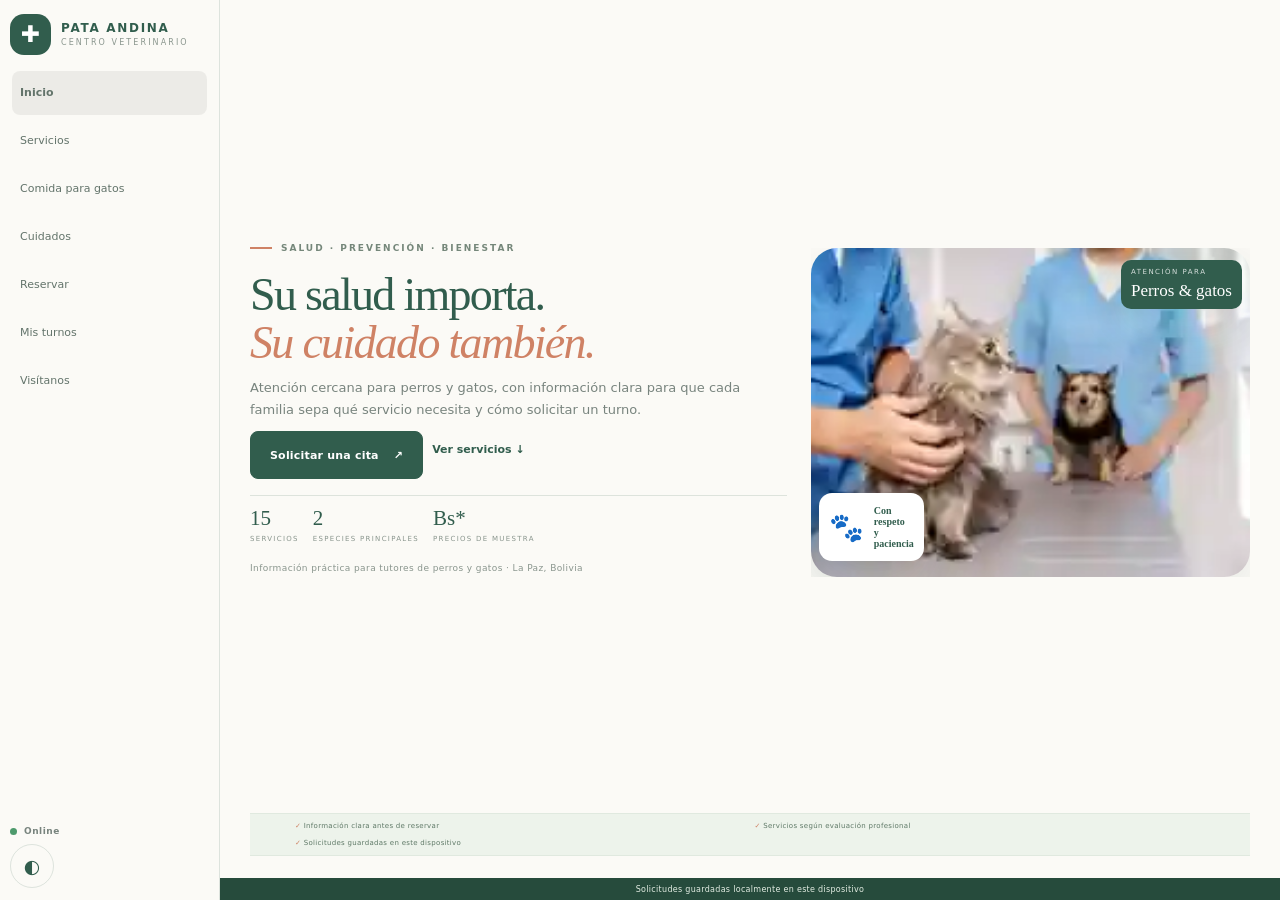
==== pwa.html @ c95c7ae2 "Agregar Pata Andina Vet como PWA grupal" ====
<!DOCTYPE html>

<html lang="es">
<head>
<meta charset="utf-8"/><meta content="width=device-width, initial-scale=1, viewport-fit=cover" name="viewport"/>
<meta content="#315d4d" name="theme-color"/><meta content="Pata Andina Vet: catálogo académico de servicios veterinarios, cuidado preventivo y solicitud local de turnos en La Paz, Bolivia." name="description"/>
<meta content="yes" name="mobile-web-app-capable"/><meta content="yes" name="apple-mobile-web-app-capable"/>
<title>Pata Andina Vet · Cuidado que acompaña</title><link href="./manifest.json" rel="manifest"/><link href="./icons/icon-192.png" rel="icon" sizes="192x192"/><link href="./icons/icon-192.png" rel="apple-touch-icon"/>
<link href="./pwa.css?v=responsive-flex-dock-20261120-r1" rel="stylesheet"/><script defer src="https://code.jquery.com/jquery-3.7.1.min.js"></script><script defer src="./pwa.js"></script>
</head><body>
<header class="site-header"><a aria-label="Pata Andina Vet, inicio" class="brand" href="#inicio"><span aria-hidden="true" class="brand-mark">✚</span><span class="brand-name"><b>PATA ANDINA</b><small>CENTRO VETERINARIO</small></span></a>
<nav aria-label="Navegación principal" class="main-nav"><a data-layer-link="true" href="#inicio">Inicio</a><a data-layer-link="true" href="#servicios">Servicios</a><a data-layer-link="true" href="#alimentacion-gatos">Comida para gatos</a><a data-layer-link="true" href="#cuidados">Cuidados</a><a data-layer-link="true" href="#reservar">Reservar</a><a data-layer-link="true" href="#mis-turnos">Mis turnos</a><a data-layer-link="true" href="#visita">Visítanos</a></nav>
<div class="header-actions"><span class="network-status" data-state="checking" id="networkStatus"><i></i><b>Comprobando</b></span><button aria-label="Cambiar tema" class="icon-button" id="themeToggle" title="Cambiar tema" type="button">◐</button><button aria-expanded="false" aria-label="Abrir menú" class="menu-toggle" id="menuToggle" type="button">☰</button></div></header>
<nav aria-label="Navegación móvil" class="mobile-nav" id="mobileNav"><a data-layer-link="true" href="#inicio">Inicio</a><a data-layer-link="true" href="#servicios">Servicios</a><a data-layer-link="true" href="#alimentacion-gatos">Comida para gatos</a><a data-layer-link="true" href="#cuidados">Cuidados</a><a data-layer-link="true" href="#reservar">Reservar</a><a data-layer-link="true" href="#mis-turnos">Mis turnos</a><a data-layer-link="true" href="#visita">Visítanos</a></nav>
<main class="app-views">
<section aria-hidden="false" class="app-view active" data-view-name="inicio" id="view-inicio"><section class="hero section-shell" id="inicio"><div class="hero-copy"><p class="eyebrow"><span></span> SALUD · PREVENCIÓN · BIENESTAR</p><h1>Su salud importa.<br/><em>Su cuidado también.</em></h1><p class="hero-lead">Atención cercana para perros y gatos, con información clara para que cada familia sepa qué servicio necesita y cómo solicitar un turno.</p><div class="hero-actions"><a class="button button-primary" href="#reservar">Solicitar una cita <span>↗</span></a><a class="quiet-link" href="#servicios">Ver servicios <span>↓</span></a></div><div class="hero-metrics"><div><b>15</b><span>SERVICIOS</span></div><div><b>2</b><span>ESPECIES PRINCIPALES</span></div><div><b>Bs*</b><span>PRECIOS DE MUESTRA</span></div></div><p class="demo-note">Información práctica para tutores de perros y gatos · La Paz, Bolivia</p></div>
<div class="hero-visual"><img alt="Perro durante una revisión veterinaria en consulta" fetchpriority="high" height="560" loading="eager" src="./imagenes/vet-portada.webp" width="680"/><div class="hero-sticker"><span>🐾</span><b>Con respeto<br/>y paciencia</b></div><div class="hero-caption"><small>ATENCIÓN PARA</small><strong>Perros &amp; gatos</strong></div></div></section><section class="trust-strip"><div class="section-shell trust-inner"><span>✓ Información clara antes de reservar</span><span>✓ Servicios según evaluación profesional</span><span>✓ Solicitudes guardadas en este dispositivo</span></div></section></section><section aria-hidden="true" class="app-view" data-view-name="servicios" id="view-servicios"><section class="services-section section-shell" id="servicios"><div class="section-heading"><div><p class="eyebrow"><span></span> CATÁLOGO DE ATENCIÓN</p><h2>Servicios para <em>cada etapa.</em></h2></div><p class="section-lead">Explora opciones preventivas, consultas y procedimientos. La indicación clínica y el presupuesto final se confirman con el profesional.</p></div>
<div class="catalog-tools"><label class="search-box"><span aria-hidden="true">⌕</span><input aria-label="Buscar servicios" autocomplete="off" id="serviceSearch" placeholder="Buscar consulta, vacuna, limpieza..." type="search"/><kbd>/</kbd></label><div aria-label="Filtrar servicios" class="filter-tabs" role="group"><button class="filter-tab active" data-filter="todos" type="button">Todos</button><button class="filter-tab" data-filter="consulta" type="button">Consulta</button><button class="filter-tab" data-filter="prevencion" type="button">Prevención</button><button class="filter-tab" data-filter="procedimientos" type="button">Procedimientos</button><button class="filter-tab" data-filter="diagnostico" type="button">Diagnóstico</button><button class="filter-tab" data-filter="bienestar" type="button">Bienestar</button></div></div>
<button type="button" class="view-simulation-button" id="btnSimularVista" aria-controls="serviceGrid" aria-pressed="false">Simular Vista Móvil / Escritorio</button>
<div aria-live="polite" class="service-grid" id="serviceGrid"><p class="loading-card">Preparando el catálogo de servicios...</p></div><div aria-label="Páginas de servicios" class="view-pager" id="servicePager"></div><p aria-live="polite" class="catalog-status" id="catalogStatus" role="status">Cargando información del catálogo local.</p><p class="price-disclaimer">Los valores marcados con * son referencias de esta propuesta y no constituyen una cotización. Vacunas, medicamentos, estudios y procedimientos pueden variar según la especie, peso, antecedentes y evaluación profesional.</p></section></section><section aria-hidden="true" class="app-view" data-view-name="alimentos" id="view-alimentos"><section aria-labelledby="foodTitle" class="food-section section-shell" id="alimentacion-gatos">
<div class="section-heading"><div><p class="eyebrow"><span></span> NUTRICIÓN FELINA · REFERENCIAS</p><h2 id="foodTitle">Guía de alimentación <em>felina.</em></h2></div><p class="section-lead">Una guía para entender las opciones de alimentación felina, sus usos generales y los puntos que conviene revisar antes de cambiar la dieta.</p></div>
<div class="food-banner"><img alt="Gato atigrado descansando sobre una manta naranja" decoding="async" height="380" loading="lazy" src="./imagenes/vet-atencion-felina.webp" width="620"/><div><span>ORIENTACIÓN PARA TUTORES</span><h3>Una dieta adecuada<br/>empieza por conocerlo.</h3><p>Edad, actividad, peso, hidratación y condición de salud influyen en la elección del alimento.</p><small>Este catálogo contiene orientación general; no representa productos en inventario.</small></div></div>
<div aria-live="polite" class="food-grid" id="catFoodGrid"><p class="loading-card">Cargando referencias de alimentos...</p></div>
<p aria-live="polite" class="catalog-status" id="foodCatalogStatus" role="status">Presentaciones de referencia; no representan inventario de Pata Andina Vet.</p>
<p class="food-disclaimer">La guía no representa marcas ni existencias comerciales. Las dietas terapéuticas y los cambios de alimentación deben revisarse con un profesional, especialmente si existen síntomas o enfermedades.</p>
</section></section><section aria-hidden="true" class="app-view" data-view-name="cuidados" id="view-cuidados"><section class="care-section" id="cuidados"><div class="section-shell care-layout"><div><p class="eyebrow eyebrow-light"><span></span> CUIDADO CON CRITERIO</p><h2>Primero escuchamos.<br/><em>Después evaluamos.</em></h2><p>Una web puede ayudarte a organizar una visita, pero no puede diagnosticar ni indicar medicamentos. El plan adecuado se define con una evaluación veterinaria presencial.</p><a class="care-link" href="#reservar">Coordinar una evaluación ↗</a></div><div class="care-points"><article><span>01</span><div><b>Prevención individual</b><p>Vacunas y desparasitación se revisan según edad, especie, peso e historial.</p></div></article><article><span>02</span><div><b>Decisiones informadas</b><p>Antes de procedimientos se explican requisitos, riesgos, presupuesto y cuidados posteriores.</p></div></article><article><span>03</span><div><b>Atención responsable</b><p>Los medicamentos y tratamientos los indica el profesional veterinario.</p></div></article></div></div><div class="care-gallery" aria-label="Imágenes de atención veterinaria"><article><img src="./imagenes/vet-consulta.webp" alt="Consulta veterinaria" loading="lazy"><b>Consulta</b><span>Revisión y orientación</span></article><article><img src="./imagenes/vet-atencion-felina.webp" alt="Gato atigrado descansando, referencia de bienestar felino" loading="lazy"><b>Atención felina</b><span>Manejo con calma</span></article><article><img src="./imagenes/vet-diagnostico.webp" alt="Evaluación veterinaria" loading="lazy"><b>Evaluación</b><span>Según cada paciente</span></article></div></section></section><section aria-hidden="true" class="app-view" data-view-name="reservar" id="view-reservar"><section class="booking-section section-shell" id="reservar"><div class="section-heading"><div><p class="eyebrow"><span></span> AGENDA DE DEMOSTRACIÓN</p><h2>Solicita tu <em>turno.</em></h2></div><p class="section-lead">Completa los datos básicos de tu mascota. La solicitud se guarda localmente y no se envía a una clínica real.</p></div>
<div class="booking-layout"><form class="booking-card" id="bookingForm" novalidate=""><div class="form-top"><b>DATOS PARA LA SOLICITUD</b><span>01 — 05</span></div><div class="form-grid">
<label class="field full"><span>Nombre del tutor</span><input autocomplete="name" id="ownerName" maxlength="60" minlength="2" name="ownerName" placeholder="Ej. Camila Rojas" required="" type="text"/><small class="field-error" id="ownerNameError"></small></label>
<label class="field"><span>Celular (Bolivia)</span><input autocomplete="tel" id="ownerPhone" inputmode="numeric" maxlength="8" name="ownerPhone" placeholder="71234567" required="" type="tel"/><small class="field-error" id="ownerPhoneError"></small></label>
<label class="field"><span>Nombre de tu mascota</span><input id="petName" maxlength="40" minlength="1" name="petName" placeholder="Ej. Luna" required="" type="text"/><small class="field-error" id="petNameError"></small></label>
<label class="field"><span>Especie</span><select id="petSpecies" required=""><option value="">Selecciona</option><option value="Perro">Perro</option><option value="Gato">Gato</option><option value="Otra especie">Otra especie (consultar)</option></select><small class="field-error" id="speciesError"></small></label>
<label class="field"><span>Edad aproximada</span><input id="petAge" maxlength="24" placeholder="Ej. 2 años (opcional)" type="text"/></label>
<label class="field full"><span>Servicio</span><select id="serviceSelect" required=""><option value="">Cargando servicios...</option></select><small class="field-error" id="serviceError"></small></label>
<label class="field"><span>Fecha solicitada</span><input id="bookingDate" required="" type="date"/><small class="field-error" id="dateError"></small></label>
<label class="field"><span>Hora</span><select id="bookingTime" required=""><option value="">Selecciona una hora</option><option>09:00</option><option>10:00</option><option>11:00</option><option>12:00</option><option>14:00</option><option>15:00</option><option>16:00</option><option>17:00</option></select><small class="field-error" id="timeError"></small></label>
<label class="field full"><span>Comentario breve (opcional)</span><textarea id="bookingNote" maxlength="180" placeholder="Ej. Control preventivo; traer carnet de vacunas." rows="3"></textarea><small class="field-hint">No incluyas datos sensibles ni uses este campo para describir una urgencia.</small></label>
</div><label class="consent"><input id="localConsent" required="" type="checkbox"/><span>Entiendo que esta es una demostración académica y que la solicitud queda guardada solo en este navegador.</span></label><small class="field-error" id="consentError"></small>
<button class="button button-primary submit-button" type="submit">Revisar solicitud <span>↗</span></button><p class="local-note">La información queda guardada solo en este navegador. No se envía a una clínica ni confirma una cita.</p></form>
<aside class="booking-summary"><div class="summary-top"><span>RESUMEN DE LA SOLICITUD</span><i>LOCAL</i></div><div class="summary-pet"><span class="pet-avatar">🐾</span><div><b id="summaryPet">Tu mascota</b><small id="summarySpecies">Especie por seleccionar</small></div></div><div class="summary-lines"><div><span>Servicio</span><b id="summaryService">Elige una opción</b></div><div><span>Duración estimada</span><b id="summaryDuration">—</b></div><div><span>Precio de muestra</span><b id="summaryPrice">Consultar</b></div><div><span>Fecha y hora</span><b id="summaryDate">Por definir</b></div></div><p class="summary-note">La hora es una preferencia de agenda; el turno queda como solicitud local hasta que exista confirmación del establecimiento.</p><a class="summary-link" href="#mis-turnos">Ver mis solicitudes ↓</a></aside></div></section></section><section aria-hidden="true" class="app-view" data-view-name="turnos" id="view-turnos"><section class="appointments-section section-shell" id="mis-turnos"><div class="section-heading"><div><p class="eyebrow"><span></span> HISTORIAL EN ESTE DISPOSITIVO</p><h2>Mis <em>solicitudes.</em></h2></div><span class="count-pill" id="appointmentCount">0 SOLICITUDES</span></div><div aria-live="polite" class="appointment-list" id="appointmentList"><p class="empty-appointments">Todavía no hay solicitudes guardadas.</p></div></section></section><section aria-hidden="true" class="app-view" data-view-name="visita" id="view-visita"><div class="visit-card" id="visita"><div class="visit-icon">⌂</div><div><p class="eyebrow"><span></span> ANTES DE TU VISITA</p><h2>Ven preparado, <em>sin apuros.</em></h2><p>Si tienes carnet de vacunación, análisis previos o indicaciones anteriores, llévalos. Para gatos, usa un transportador seguro. Si tu mascota presenta una urgencia, no esperes una respuesta de este formulario: comunícate directamente con un centro veterinario habilitado.</p></div><div class="visit-actions"><a class="button button-outline" href="#reservar">Solicitar turno</a><span>El horario de esta demo es editable.</span></div></div><section class="visit-prep section-shell" aria-labelledby="prepTitle"><div class="prep-heading"><p class="eyebrow"><span></span> PREPARA LA CONSULTA</p><h2 id="prepTitle">Pequeños datos que ayudan <em>mucho.</em></h2><p>Compartir antecedentes claros facilita la valoración de tu mascota.</p></div><div class="prep-grid"><article><span>01</span><b>Historial y vacunas</b><p>Lleva el carnet, recetas anteriores o resultados de análisis si los tienes.</p></article><article><span>02</span><b>Qué has observado</b><p>Anota cuándo comenzaron los síntomas, cambios de apetito y comportamiento.</p></article><article><span>03</span><b>Medicamentos actuales</b><p>Indica qué productos recibe, su frecuencia y cuándo fue la última dosis.</p></article><article><span>04</span><b>Traslado seguro</b><p>Para gatos, utiliza un transportador firme. Para perros, usa correa adecuada.</p></article></div></section><section class="faq-section section-shell" aria-labelledby="faqTitle"><div class="section-heading"><div><p class="eyebrow"><span></span> PREGUNTAS FRECUENTES</p><h2 id="faqTitle">Antes de solicitar <em>una visita.</em></h2></div><p class="section-lead">Respuestas breves para organizar mejor la atención de tu mascota.</p></div><div class="faq-grid"><details><summary>¿La solicitud confirma una cita?</summary><p>No. En esta versión queda guardada en el navegador. La disponibilidad y el horario deben confirmarse directamente con el establecimiento.</p></details><details><summary>¿Qué debo llevar a consulta?</summary><p>El carnet de vacunación, recetas, análisis y cualquier información previa que ayude a conocer su historial.</p></details><details><summary>¿Cómo traslado a mi gato?</summary><p>Utiliza un transportador seguro, ventilado y adecuado a su tamaño. Evita trasladarlo suelto en brazos o dentro de un vehículo.</p></details><details><summary>¿Puedo cambiar su alimento de un día para otro?</summary><p>Conviene revisar la transición con un profesional. Si presenta vómitos, diarrea o deja de comer, solicita orientación veterinaria.</p></details><details><summary>¿Esta página atiende urgencias?</summary><p>No. Si tu mascota presenta dificultad para respirar, convulsiones, sangrado importante o un deterioro repentino, acude directamente a un servicio veterinario de urgencia.</p></details><details><summary>¿Los precios son definitivos?</summary><p>No. Los valores con asterisco son referencias de esta propuesta. El costo real se determina según la evaluación y los insumos requeridos.</p></details></div></section><section class="emergency-section"><div class="section-shell emergency-inner"><div class="emergency-mark">!</div><div><p class="eyebrow eyebrow-light">IMPORTANTE</p><h2>¿Es una urgencia?</h2><p>Este formulario no recibe urgencias ni funciona como servicio 24 horas. Contacta directamente a un hospital o clínica veterinaria habilitada y sigue sus indicaciones.</p></div><a class="button button-light" href="#servicios">Volver al catálogo</a></div></section><footer class="site-footer legacy-site-footer"><div class="section-shell footer-inner"><a class="brand footer-brand" href="#inicio"><span class="brand-mark">✚</span><span class="brand-name"><b>PATA ANDINA</b><small>CENTRO VETERINARIO</small></span></a><p>Información de atención y solicitudes de visita para tutores de perros y gatos.</p><span>La Paz · Bolivia · <span id="yearNow"></span></span></div><div class="section-shell footer-legal"><p>No constituye asesoramiento veterinario, receta, diagnóstico ni constancia de habilitación sanitaria. Los servicios se prestan solo con personal y establecimiento habilitados.</p></div></footer></section></main>
<div class="app-status-bar" id="appStatusBar">Solicitudes guardadas localmente en este dispositivo</div><div aria-hidden="true" aria-labelledby="modalTitle" aria-modal="true" class="modal" id="bookingModal" role="dialog"><div class="modal-card"><button aria-label="Cerrar" class="modal-close" id="modalClose" type="button">×</button><p class="eyebrow"><span></span> CONFIRMA LOS DATOS</p><h2 id="modalTitle">Revisar solicitud</h2><div class="modal-summary" id="modalSummary"></div><p class="modal-disclaimer">La solicitud se guarda en este navegador. Para una cita real, la clínica debe revisar y confirmar la disponibilidad por un canal de contacto habilitado.</p><div class="modal-actions"><button class="button button-outline" id="cancelModal" type="button">Volver</button><button class="button button-primary" id="confirmBooking" type="button">Guardar solicitud</button></div></div></div><div aria-live="polite" class="toast" id="toast" role="status"></div><script>document.getElementById('yearNow').textContent=new Date().getFullYear();</script>
</body></html>
---- pwa.css ----
:root{
  /* Paleta Pata Andina: 60% neutro, 30% verde de confianza, 10% coral. */
  --color-neutro:#fbfaf6;--color-estructura:#315d4d;--color-acento:#cf8265;--color-texto:#273b34;
  --forest:var(--color-estructura);--forest-deep:color-mix(in srgb,var(--color-estructura) 76%,var(--color-texto));
  --sage:color-mix(in srgb,var(--color-neutro) 78%,var(--color-estructura));--mint:color-mix(in srgb,var(--color-neutro) 88%,var(--color-estructura));
  --paper:var(--color-neutro);--white:color-mix(in srgb,var(--color-neutro) 32%,white);--ink:var(--color-texto);
  --muted:color-mix(in srgb,var(--color-texto) 62%,var(--color-neutro));--line:color-mix(in srgb,var(--color-estructura) 15%,transparent);
  --coral:var(--color-acento);--gold:var(--color-acento);--shadow:0 18px 48px rgba(38,66,53,.09);
  --serif:Georgia,'Times New Roman',serif;--sans:Inter,ui-sans-serif,system-ui,-apple-system,'Segoe UI',sans-serif
}
*{box-sizing:border-box}html{scroll-behavior:smooth;scroll-padding-top:86px}body{margin:0;min-height:100dvh;background:var(--paper);color:var(--ink);font-family:var(--sans);font-size:14px;overflow-x:hidden}a{color:inherit;text-decoration:none}button,input,select,textarea{font:inherit}button,a,input,select,textarea{-webkit-tap-highlight-color:transparent}button{cursor:pointer}img{max-width:100%;height:auto}.section-shell{width:min(1160px,91%);margin-inline:auto}.site-header{height:78px;position:sticky;z-index:30;top:0;display:flex;align-items:center;justify-content:space-between;gap:22px;padding:0 max(4.5vw,calc((100vw - 1160px)/2));background:rgba(251,250,246,.94);backdrop-filter:blur(14px);border-bottom:1px solid rgba(49,93,77,.12)}.brand{display:flex;align-items:center;gap:10px;min-width:0}.brand-mark{width:41px;height:41px;border-radius:14px;background:var(--forest);color:#fff;display:grid;place-items:center;font-size:23px;font-weight:700;flex:none}.brand-name{display:grid;gap:3px;letter-spacing:1.7px;color:var(--forest)}.brand-name b{font-size:12px}.brand-name small{font-size:8px;letter-spacing:2.1px;color:#8a968e}.main-nav{display:flex;align-items:center;gap:25px}.main-nav a,.mobile-nav a{font-size:11px;color:#63746b;transition:color .2s}.main-nav a:hover,.main-nav a:focus-visible{color:var(--coral)}.header-actions{display:flex;align-items:center;gap:9px}.network-status{display:flex;align-items:center;gap:7px;font-size:9px;color:var(--muted);letter-spacing:.5px}.network-status i{width:7px;height:7px;border-radius:50%;background:#d6ad55}.network-status[data-state=online] i{background:#4d9a6c}.network-status[data-state=offline] i{background:#ce7864}.icon-button,.menu-toggle{width:44px;height:44px;border:1px solid var(--line);border-radius:50%;background:transparent;color:var(--forest);font-size:19px}.menu-toggle{display:none;border-radius:12px}.mobile-nav{display:none;position:fixed;z-index:29;top:78px;left:0;right:0;padding:13px 5% 20px;background:var(--paper);border-bottom:1px solid var(--line);box-shadow:var(--shadow)}.mobile-nav.open{display:grid;gap:5px}.mobile-nav a{padding:13px 8px;border-radius:8px;font-size:13px}
.hero{min-height:580px;display:grid;grid-template-columns:1.04fr .96fr;gap:45px;align-items:center;padding-block:55px 62px}.hero-copy{min-width:0}.eyebrow{display:flex;align-items:center;gap:9px;color:#75877a;font-size:9px;font-weight:750;letter-spacing:2px;margin:0 0 18px}.eyebrow>span{display:inline-block;width:22px;height:2px;background:var(--coral)}h1,h2{font-family:var(--serif);font-weight:400;letter-spacing:-1.7px;color:var(--forest);margin:0}h1{font-size:clamp(45px,5.2vw,68px);line-height:1.05}h1 em,h2 em{font-style:italic;color:var(--coral)}.hero-lead{max-width:530px;color:var(--muted);font-size:14px;line-height:1.9;margin:22px 0 25px}.hero-actions{display:flex;align-items:center;gap:22px;flex-wrap:wrap}.button{min-height:48px;min-width:44px;border-radius:8px;display:inline-flex;align-items:center;justify-content:center;gap:15px;padding:0 19px;font-size:11px;font-weight:700;letter-spacing:.2px;transition:transform .18s,background .18s}.button:hover{transform:translateY(-2px)}.button-primary{background:var(--forest);border:1px solid var(--forest);color:#fff}.button-primary:hover{background:var(--forest-deep)}.quiet-link{color:var(--forest);font-size:11px;font-weight:700;padding:12px 0}.hero-metrics{display:flex;gap:30px;margin-top:43px;padding-top:22px;border-top:1px solid var(--line)}.hero-metrics div{display:grid;gap:4px}.hero-metrics b{font:25px var(--serif);color:var(--forest)}.hero-metrics span{font-size:8px;letter-spacing:1.3px;color:#89958d}.demo-note{font-size:9px;letter-spacing:.4px;color:#89958d;margin-top:20px}.hero-visual{position:relative;min-width:0}.hero-visual>img{display:block;width:100%;border-radius:26px;box-shadow:var(--shadow)}.hero-sticker{position:absolute;left:-19px;bottom:65px;width:126px;min-height:82px;background:#fff;border-radius:13px;box-shadow:var(--shadow);display:flex;align-items:center;justify-content:center;gap:10px;padding:12px;color:var(--forest);font:13px var(--serif)}.hero-sticker span{font-size:28px;color:var(--coral)}.hero-caption{position:absolute;right:-14px;top:28px;padding:13px 17px;background:var(--forest);color:white;border-radius:10px;box-shadow:var(--shadow);display:grid;gap:5px}.hero-caption small{font-size:7px;letter-spacing:1.5px;opacity:.8}.hero-caption strong{font:17px var(--serif)}
.trust-strip{background:#edf3eb;border-block:1px solid #e0e9df}.trust-inner{display:flex;justify-content:space-between;gap:20px;flex-wrap:wrap;padding-block:16px}.trust-inner span{font-size:9px;letter-spacing:.3px;color:#5f7967}.trust-inner span:first-letter{color:var(--coral)}.services-section,.booking-section,.appointments-section{padding-block:90px}.section-heading{display:flex;align-items:end;justify-content:space-between;gap:35px;margin-bottom:30px}.section-heading h2{font-size:44px;line-height:1.05}.section-lead{max-width:410px;color:var(--muted);font-size:11px;line-height:1.8;margin:0 0 4px}.catalog-tools{display:flex;justify-content:space-between;align-items:center;gap:15px;margin-bottom:24px}.search-box{min-width:260px;max-width:370px;flex:1;height:48px;display:flex;align-items:center;gap:10px;background:#fff;border:1px solid var(--line);border-radius:9px;padding:0 13px;color:#849389}.search-box>span{font-size:22px}.search-box input{width:100%;min-width:0;height:44px;border:0;outline:0;background:transparent;color:var(--ink);font-size:11px}.search-box kbd{border:1px solid var(--line);border-radius:4px;padding:2px 6px;font:10px var(--sans)}.filter-tabs{display:flex;flex-wrap:wrap;justify-content:flex-end;gap:7px}.filter-tab{min-height:44px;padding:0 13px;border:1px solid var(--line);border-radius:99px;background:transparent;color:#697a70;font-size:9px}.filter-tab.active,.filter-tab:hover{background:var(--forest);border-color:var(--forest);color:#fff}.service-grid{display:grid;grid-template-columns:repeat(3,minmax(0,1fr));gap:17px}.service-card{min-width:0;display:flex;flex-direction:column;overflow:hidden;background:#fff;border:1px solid var(--line);border-radius:13px;box-shadow:0 9px 27px rgba(40,73,55,.045);transition:transform .2s,box-shadow .2s}.service-card:hover{transform:translateY(-4px);box-shadow:var(--shadow)}.service-art{height:172px;position:relative;background:#edf3eb;overflow:hidden}.service-art img{width:100%;height:100%;display:block;object-fit:cover}.service-tag{position:absolute;top:12px;left:12px;border-radius:5px;background:rgba(255,255,255,.91);color:var(--forest);padding:7px 9px;font-size:7px;letter-spacing:1.2px;font-weight:800}.service-body{display:flex;flex-direction:column;flex:1;padding:17px;min-width:0}.service-meta{display:flex;justify-content:space-between;align-items:center;gap:9px;color:#89958d;font-size:8px;letter-spacing:1px}.service-body h3{margin:12px 0 8px;color:var(--forest);font:22px var(--serif);min-width:0;overflow:hidden;text-overflow:ellipsis;white-space:nowrap}.service-body p{margin:0;color:var(--muted);font-size:10px;line-height:1.75;min-height:53px;overflow-wrap:anywhere}.service-detail-toggle{min-height:40px;align-self:flex-start;margin-top:8px;border:0;background:transparent;padding:0;color:var(--forest);font-size:9px;font-weight:750;text-decoration:underline;text-underline-offset:3px}.service-detail{margin:0 0 4px;padding:10px;background:#f1f5f0;border-radius:7px;color:#68796e;font-size:9px;line-height:1.7}.service-detail[hidden]{display:none}.service-note{font-size:8px;color:#a16c4f;margin-top:9px;line-height:1.5}.service-bottom{display:flex;justify-content:space-between;align-items:center;gap:9px;margin-top:17px;padding-top:13px;border-top:1px solid #edf0eb}.service-price{font:20px var(--serif);color:var(--forest);min-width:0;overflow-wrap:anywhere}.service-price small{display:block;font:8px var(--sans);color:#89958d;margin-top:2px}.service-select{min-height:44px;padding:0 11px;border:1px solid #d9e3d9;border-radius:7px;color:var(--forest);background:#f7faf6;font-size:9px;font-weight:700;white-space:nowrap}.service-select:hover{background:var(--sage)}.catalog-status{min-height:22px;color:#88958d;font-size:9px;margin:18px 0 0}.price-disclaimer{max-width:890px;color:#8b9187;font-size:9px;line-height:1.7;margin:9px 0 0}
.care-section{background:var(--forest);color:#eff5ef;padding-block:78px}.care-layout{display:grid;grid-template-columns:1fr .92fr;gap:90px;align-items:center}.eyebrow-light{color:#c9d8cd}.care-section h2{font-size:45px;color:#f7f6ed;line-height:1.08}.care-section h2 em{color:#e9b68f}.care-section>div>p:not(.eyebrow){max-width:510px;color:#d0ddd3;font-size:11px;line-height:1.9;margin:18px 0}.care-link{display:inline-flex;min-height:44px;align-items:center;color:#f3c19d;font-size:10px;font-weight:700;border-bottom:1px solid #f3c19d}.care-points{display:grid;gap:19px}.care-points article{display:grid;grid-template-columns:37px 1fr;gap:14px;padding-bottom:18px;border-bottom:1px solid rgba(255,255,255,.17)}.care-points article:last-child{border:0;padding-bottom:0}.care-points article>span{font:19px var(--serif);color:#efb792}.care-points b{font:17px var(--serif);color:#fff}.care-points p{margin:6px 0 0;color:#cbd9cf;font-size:9px;line-height:1.7}
.visit-section{padding-block:57px}.visit-card{display:grid;grid-template-columns:64px 1fr 180px;align-items:center;gap:22px;padding:28px;background:#f1eee5;border:1px solid #e9e3d5;border-radius:15px}.visit-icon{width:58px;height:58px;border-radius:17px;background:#fff;color:var(--coral);display:grid;place-items:center;font-size:27px}.visit-card .eyebrow{margin-bottom:8px}.visit-card h2{font-size:28px}.visit-card p:not(.eyebrow){margin:10px 0 0;max-width:690px;color:#6f7b70;font-size:10px;line-height:1.8}.visit-actions{display:grid;justify-items:start;gap:9px}.button-outline{border:1px solid #b6c7b8;background:transparent;color:var(--forest)}.visit-actions span{font-size:8px;color:#8a9288;line-height:1.5}
.booking-layout{display:grid;grid-template-columns:1.3fr .7fr;gap:22px;align-items:start}.booking-card,.booking-summary{background:#fff;border:1px solid var(--line);border-radius:14px;padding:26px;box-shadow:0 10px 30px rgba(35,69,49,.045)}.form-top,.summary-top{display:flex;align-items:center;justify-content:space-between;padding-bottom:15px;border-bottom:1px solid var(--line);color:#799080;font-size:9px;letter-spacing:1.2px}.form-top span{color:#b8a18b}.form-grid{display:grid;grid-template-columns:repeat(2,minmax(0,1fr));gap:15px 13px;margin:21px 0}.field{display:grid;gap:7px;min-width:0}.field.full{grid-column:1/-1}.field>span{font-size:9px;color:#62736a;font-weight:700}.field input,.field select,.field textarea{width:100%;min-width:0;min-height:46px;border:1px solid #dce5dd;border-radius:7px;background:#fbfcfa;color:var(--ink);padding:0 12px;font-size:10px;outline-color:#8aa995}.field textarea{padding:12px;resize:vertical;min-height:80px}.field input::placeholder,.field textarea::placeholder{color:#a3ada4}.field-error{min-height:0;font-size:8px;color:#bd5d4d}.field-error:empty{display:none}.field-hint{font-size:8px;color:#88958d;line-height:1.5}.consent{display:flex;align-items:flex-start;gap:10px;color:#76837a;font-size:9px;line-height:1.6}.consent input{width:18px;height:18px;min-width:18px;accent-color:var(--forest);margin:0}.submit-button{width:100%;margin-top:16px}.local-note{font-size:8px;line-height:1.6;color:#909990;text-align:center;margin:12px 0 0}.booking-summary{position:sticky;top:98px;background:#f0f5ef}.summary-top i{font-size:8px;font-style:normal;background:#dce9dd;color:#47765b;border-radius:20px;padding:5px 8px}.summary-pet{display:flex;align-items:center;gap:12px;padding:20px 0;border-bottom:1px solid #dce6dc}.pet-avatar{width:48px;height:48px;border-radius:50%;display:grid;place-items:center;background:#fff;font-size:22px}.summary-pet>div{display:grid;gap:4px;min-width:0}.summary-pet b{font:19px var(--serif);color:var(--forest);overflow:hidden;text-overflow:ellipsis;white-space:nowrap}.summary-pet small{font-size:8px;color:#829086}.summary-lines{display:grid;gap:14px;padding:18px 0}.summary-lines div{display:flex;justify-content:space-between;align-items:flex-start;gap:10px}.summary-lines span{font-size:9px;color:#849087}.summary-lines b{max-width:57%;text-align:right;color:var(--forest);font-size:9px;overflow-wrap:anywhere}.summary-note{padding:12px;background:#e5eee5;border-radius:8px;color:#6e7d71;font-size:8px;line-height:1.7}.summary-link{display:inline-flex;margin-top:13px;color:var(--forest);font-size:9px;font-weight:700;min-height:44px;align-items:center}
.appointments-section{padding-top:20px;padding-bottom:80px}.count-pill{padding:8px 11px;border-radius:99px;background:#edf3ed;color:#6d8974;font-size:8px;letter-spacing:1px}.appointment-list{display:grid;gap:10px}.empty-appointments{padding:25px;background:#fff;border:1px dashed #d2dfd4;border-radius:10px;text-align:center;color:#89958b;font-size:10px}.appointment-item{display:flex;align-items:center;justify-content:space-between;gap:15px;padding:17px;background:#fff;border:1px solid var(--line);border-radius:10px}.appointment-info{min-width:0}.appointment-info b{display:block;font:18px var(--serif);color:var(--forest);overflow-wrap:anywhere}.appointment-info p{margin:6px 0 0;color:#7b897f;font-size:9px;line-height:1.6;overflow-wrap:anywhere}.appointment-actions{display:flex;align-items:center;gap:10px;flex:none}.appointment-state{font-size:7px;letter-spacing:1px;color:#a36f4e;background:#f8eee7;padding:7px 9px;border-radius:99px}.cancel-button{min-width:44px;min-height:44px;border:1px solid #e3c9bd;background:transparent;color:#a45f4b;border-radius:7px;font-size:9px}
.emergency-section{background:#f2e5dc;padding-block:40px}.emergency-inner{display:flex;align-items:center;gap:19px}.emergency-mark{width:50px;height:50px;display:grid;place-items:center;background:#c2765b;border-radius:50%;color:#fff;font:30px var(--serif);flex:none}.emergency-inner .eyebrow{margin:0 0 5px;color:#a46c56}.emergency-inner h2{font:26px var(--serif);color:#693f34}.emergency-inner p{margin:5px 0 0;color:#806a60;font-size:9px;line-height:1.6;max-width:680px}.button-light{margin-left:auto;background:#fff;color:#754838;border:1px solid #e6cabc;white-space:nowrap}.site-footer{background:#233d32;color:#e7eee8;padding-block:28px 18px}.footer-inner{display:flex;align-items:center;justify-content:space-between;gap:22px}.footer-brand .brand-mark{background:#426a57;color:#fff}.footer-brand .brand-name{color:#f3f7f2}.footer-brand .brand-name small{color:#b8c9bb}.footer-inner>p,.footer-inner>span{font-size:8px;color:#bdcbbf;line-height:1.6}.footer-legal{display:flex;align-items:center;justify-content:space-between;gap:18px;padding-top:16px;margin-top:15px;border-top:1px solid rgba(255,255,255,.15)}.footer-legal p{max-width:800px;font-size:8px;line-height:1.6;color:#aabaae;margin:0}.footer-legal a{font-size:9px;color:#f1c09f;text-decoration:underline;text-underline-offset:3px;white-space:nowrap}
.modal{display:none;position:fixed;z-index:80;inset:0;background:rgba(27,48,39,.66);padding:18px;place-items:center;overflow:auto}.modal.open{display:grid}.modal-card{position:relative;width:min(510px,100%);max-height:calc(100dvh - 36px);overflow:auto;background:var(--paper);border-radius:16px;padding:30px;box-shadow:0 22px 70px rgba(0,0,0,.2)}.modal-close{position:absolute;right:13px;top:13px;width:44px;height:44px;border:1px solid var(--line);border-radius:50%;background:#fff;color:var(--forest);font-size:24px}.modal-card h2{font-size:33px;margin:2px 0 18px}.modal-summary{display:grid;gap:10px}.modal-line{display:flex;justify-content:space-between;gap:12px;padding-bottom:9px;border-bottom:1px solid var(--line);font-size:10px}.modal-line span{color:#829087}.modal-line b{max-width:60%;text-align:right;color:var(--forest);overflow-wrap:anywhere}.modal-disclaimer{color:#849087;font-size:9px;line-height:1.6}.modal-actions{display:flex;justify-content:flex-end;gap:10px;margin-top:18px}.toast{position:fixed;z-index:90;right:20px;bottom:20px;max-width:min(390px,calc(100% - 40px));padding:14px 17px;background:#274a3b;color:#fff;border-radius:9px;box-shadow:var(--shadow);font-size:10px;line-height:1.5;opacity:0;transform:translateY(12px);pointer-events:none;transition:.2s}.toast.show{opacity:1;transform:translateY(0)}.toast.error{background:#8f4e42}.empty-catalog{grid-column:1/-1;text-align:center;padding:28px;color:#849087;background:#fff;border:1px dashed var(--line);border-radius:10px}.loading-card{padding:28px;color:#849087;text-align:center;grid-column:1/-1}
body.dark-theme{
  --color-neutro:#18251f;--color-estructura:#315b48;--color-acento:#dc997a;--color-texto:#edf4ed;
  --forest:var(--color-estructura);--forest-deep:#204437;--sage:#263b30;--mint:#203329;
  --paper:var(--color-neutro);--white:#21332a;--ink:var(--color-texto);--muted:#b4c2b6;
  --line:#3b5144;--coral:var(--color-acento);--gold:var(--color-acento);
  background:var(--paper);color:var(--ink)
}body.dark-theme .site-header,body.dark-theme .mobile-nav{background:rgba(24,37,31,.95)}body.dark-theme .brand-name,body.dark-theme .main-nav a,body.dark-theme h1,body.dark-theme h2,body.dark-theme .service-body h3{color:#e2eee2}body.dark-theme .service-card,body.dark-theme .booking-card,body.dark-theme .appointment-item,body.dark-theme .empty-appointments,body.dark-theme .search-box{background:#21332a;color:#e8f0e8;border-color:#3b5144}body.dark-theme .service-body p,body.dark-theme .section-lead,body.dark-theme .demo-note{color:#bac9bd}body.dark-theme .service-price,body.dark-theme .summary-pet b{color:#dceadd}body.dark-theme .booking-summary{background:#25392e;border-color:#40584a}body.dark-theme .field input,body.dark-theme .field select,body.dark-theme .field textarea{background:#1b2a22;color:#f0f5ef;border-color:#4b6253}body.dark-theme .visit-card{background:#283a2f;border-color:#40584a}body.dark-theme .visit-card p:not(.eyebrow){color:#c0cec2}body.dark-theme .summary-note{background:#304b3a;color:#d2e0d4}body.dark-theme .modal-card{background:#203128;color:#ecf4ed}body.dark-theme .modal-close{background:#304537;color:#fff}
@media(max-width:1000px){.main-nav{gap:14px}.main-nav a{font-size:10px}.hero{gap:25px}.service-grid{grid-template-columns:repeat(2,minmax(0,1fr))}.booking-layout{grid-template-columns:1.1fr .9fr}.care-layout{gap:40px}}
@media(max-width:820px){.site-header{padding-inline:4.5%;height:70px}.main-nav{display:none}.menu-toggle{display:inline-grid;place-items:center}.mobile-nav{top:70px}.hero{grid-template-columns:1fr .95fr;gap:18px;min-height:520px;padding-block:42px}.hero h1{font-size:clamp(38px,6vw,54px)}.hero-lead{font-size:12px}.hero-metrics{gap:17px}.hero-metrics b{font-size:22px}.hero-visual .hero-sticker{left:-12px;bottom:30px}.hero-caption{right:-8px}.catalog-tools{display:grid}.filter-tabs{justify-content:flex-start}.care-layout{grid-template-columns:1fr;gap:30px}.care-points{grid-template-columns:repeat(3,minmax(0,1fr));gap:12px}.care-points article{grid-template-columns:1fr;gap:7px;border-bottom:0;border-left:1px solid rgba(255,255,255,.2);padding:0 0 0 13px}.visit-card{grid-template-columns:55px 1fr}.visit-actions{grid-column:2;display:flex;align-items:center;flex-wrap:wrap}.booking-layout{grid-template-columns:1fr}.booking-summary{position:static}.footer-inner{flex-wrap:wrap}.footer-inner>p{order:3;flex-basis:100%;margin:0}}
@media(max-width:600px){html{scroll-padding-top:76px}.hero{grid-template-columns:1fr;padding-block:39px 48px;gap:25px}.hero h1{font-size:48px}.hero-lead{font-size:12px;line-height:1.8}.hero-visual{width:min(100%,500px);margin-inline:auto}.hero-sticker{left:-6px;bottom:18px}.hero-caption{right:-5px;top:18px}.trust-inner{display:grid;gap:10px}.services-section,.booking-section{padding-block:64px}.section-heading{display:block;margin-bottom:22px}.section-heading h2{font-size:37px}.section-lead{margin-top:12px}.search-box{max-width:none;width:100%}.filter-tabs{display:grid;grid-template-columns:repeat(3,minmax(0,1fr));gap:7px}.filter-tab{font-size:8px;padding-inline:5px}.service-grid{grid-template-columns:repeat(2,minmax(0,1fr));gap:10px}.service-art{height:128px}.service-body{padding:12px}.service-body h3{font-size:17px;margin:10px 0 7px}.service-body p{font-size:9px;min-height:66px}.service-meta{font-size:7px}.service-bottom{display:grid;gap:9px;align-items:stretch}.service-price{font-size:18px}.service-select{width:100%;white-space:normal}.care-section{padding-block:56px}.care-section h2{font-size:37px}.care-points{grid-template-columns:1fr;gap:16px}.care-points article{grid-template-columns:30px 1fr;border-left:0;border-bottom:1px solid rgba(255,255,255,.17);padding:0 0 13px}.visit-section{padding-block:35px}.visit-card{grid-template-columns:1fr;padding:20px;gap:13px}.visit-icon{width:47px;height:47px}.visit-card h2{font-size:25px}.visit-actions{grid-column:auto}.booking-card,.booking-summary{padding:17px}.form-grid{grid-template-columns:1fr;gap:12px}.field.full{grid-column:auto}.appointment-item{align-items:flex-start;display:grid}.appointment-actions{justify-content:space-between}.emergency-inner{align-items:flex-start;flex-wrap:wrap}.emergency-inner .button-light{margin-left:68px}.footer-inner{align-items:flex-start}.footer-inner>span{margin-left:auto}.footer-legal{display:grid}.modal-card{padding:25px 19px}.modal-actions{flex-direction:column-reverse}.modal-actions .button{width:100%}}
@media(max-width:390px){.hero h1{font-size:42px}.hero-metrics{gap:14px}.hero-metrics b{font-size:20px}.service-grid{grid-template-columns:1fr}.service-art{height:170px}.service-body p{min-height:0}.service-bottom{display:flex;align-items:center}.service-select{width:auto}.filter-tabs{grid-template-columns:repeat(2,minmax(0,1fr))}.section-heading h2{font-size:34px}.network-status b{font-size:8px}}
@media(orientation:landscape) and (max-height:500px){.site-header{height:56px}.mobile-nav{top:56px}.hero{grid-template-columns:1fr .85fr;min-height:370px;padding-block:20px;gap:20px}.hero h1{font-size:38px}.hero-lead{font-size:10px;margin:12px 0}.hero-metrics{margin-top:18px;padding-top:12px}.hero-visual>img{max-height:320px}.hero-sticker{bottom:12px}.services-section,.booking-section{padding-block:40px}.care-section{padding-block:35px}.care-section h2{font-size:32px}.booking-summary{position:static}}
@media(prefers-reduced-motion:reduce){*,*::before,*::after{scroll-behavior:auto!important;transition-duration:.01ms!important;animation-duration:.01ms!important}}
/* Reglas explicitas del laboratorio: altura dinamica, targets tactiles y textos largos. */
button,a{min-height:44px}button{min-width:44px}.field input,.field select,.field textarea,.search-box input{min-height:44px}.service-body,.service-meta,.appointment-info,.summary-pet>div{min-width:0}.service-body h3{overflow:hidden;text-overflow:ellipsis;white-space:nowrap}.appointment-info p{overflow-wrap:anywhere}body{min-height:100dvh}.keyboard-open .site-header{position:relative;top:auto}.keyboard-open .booking-summary{position:static}.keyboard-open .toast{bottom:8px}

/* Galería de alimentación felina con fotos reales y créditos visibles. */
.photo-credit{font-size:8px;line-height:1.5;color:#6f7b70;text-decoration:underline;text-underline-offset:2px;overflow-wrap:anywhere}
.hero-photo-credit{display:inline-block;margin-top:7px;color:#7c897f}
.food-section{padding-block:82px 90px;border-top:1px solid var(--line)}
.food-banner{display:grid;grid-template-columns:1.05fr .95fr;min-height:240px;overflow:hidden;background:#e8eee7;border-radius:18px;margin:0 0 26px}
.food-banner img{width:100%;height:100%;min-height:240px;max-height:300px;object-fit:cover}
.food-banner>div{padding:28px;align-self:center}
.food-banner>div>span{font-size:8px;letter-spacing:1.7px;font-weight:800;color:var(--forest)}
.food-banner h3{font:30px var(--serif);color:var(--forest);margin:9px 0}
.food-banner p{font-size:10px;line-height:1.7;color:var(--muted)}
.food-banner a{font-size:8px;color:var(--forest);text-decoration:underline;text-underline-offset:2px}
.food-grid{display:grid;grid-template-columns:repeat(4,minmax(0,1fr));gap:15px}
.food-card{min-width:0;overflow:hidden;background:#fff;border:1px solid var(--line);border-radius:13px;box-shadow:0 8px 22px rgba(40,73,55,.04);display:flex;flex-direction:column}
.food-art{height:190px;background:#f4f5ef;display:grid;place-items:center;overflow:hidden;padding:10px}
.food-art img{width:100%;height:100%;object-fit:contain;display:block}
.food-art img.food-image-fallback{object-fit:contain;padding:22px}
.food-body{display:flex;flex-direction:column;gap:8px;padding:15px;flex:1}
.food-kind{font-size:8px;letter-spacing:1px;font-weight:800;color:var(--coral);text-transform:uppercase}
.food-body h3{font:20px var(--serif);color:var(--forest);margin:0;line-height:1.15}
.food-body p{font-size:9px;line-height:1.65;color:var(--muted);margin:0;flex:1}
.food-presentation{font-size:8px;color:#849187;line-height:1.5}
.food-links{display:grid;gap:5px;padding-top:9px;border-top:1px solid var(--line)}
.food-links a{font-size:8px;color:var(--forest);text-decoration:underline;text-underline-offset:2px;overflow-wrap:anywhere}
.food-disclaimer{font-size:9px;line-height:1.7;color:#848f86;margin:15px 0 0;max-width:980px}
body.dark-theme .food-card{background:var(--white)}
@media(max-width:900px){.food-grid{grid-template-columns:repeat(2,minmax(0,1fr))}.food-banner{grid-template-columns:1fr .9fr}}
@media(max-width:700px){.food-section{padding-block:62px 68px}.food-banner{grid-template-columns:1fr}.food-banner img{height:205px;min-height:205px}.food-banner>div{padding:19px}.food-banner h3{font-size:26px}.food-grid{gap:10px}.food-art{height:150px}.food-body{padding:12px}.food-body h3{font-size:18px}}
@media(max-width:390px){.food-grid{grid-template-columns:1fr}.food-art{height:190px}}

.service-photo-credit{display:inline-flex;align-self:flex-start;max-width:100%;margin-top:8px;color:#587765;font-size:8px;line-height:1.45;text-decoration:underline;text-underline-offset:2px;overflow-wrap:anywhere}.service-photo-credit:hover{color:var(--forest)}.service-art img.service-image-fallback{object-fit:contain;padding:16px;background:#edf3eb}


/* NAVEGACION POR CAPAS: una vista activa a la vez, altura de pantalla completa. */
html,body{height:100%;min-height:100%;margin:0;overflow:hidden}body{height:100dvh;min-height:100dvh;display:flex;flex-direction:column;overflow:hidden}
.site-header{position:relative;top:auto;z-index:40;flex:0 0 68px;height:68px}
main.app-views{display:flex;flex:1 1 auto;min-height:0;height:auto;overflow:hidden;width:100%;max-width:none;padding:0;margin:0}
.app-view{display:none;flex:1 1 auto;min-width:0;min-height:0;height:100%;max-height:100%;overflow-y:auto;overflow-x:hidden;overscroll-behavior:contain;scrollbar-width:thin;padding:15px clamp(14px,3vw,38px) 15px}
.app-view.active{display:block}.app-view>.section-shell{width:min(1260px,100%);margin:0 auto}
.legacy-site-footer{display:none!important}
.app-status-bar{height:24px;flex:0 0 24px;display:flex;align-items:center;justify-content:center;padding:0 12px;background:#264b3c;color:#e4eee4;font-size:8px;letter-spacing:.3px;text-align:center}
.hero{min-height:0;height:calc(100% - 45px);grid-template-columns:1.05fr .95fr;gap:20px;align-items:center;padding:7px 0 0}
.hero h1{font-size:clamp(33px,4vw,55px);line-height:1.05}.hero-lead{font-size:11px;line-height:1.55;margin:9px 0 10px}.hero-actions{gap:9px}.hero-metrics{gap:20px;margin-top:16px;padding-top:10px}.hero-metrics b{font-size:21px}.hero-metrics span{font-size:7px}.hero-visual{height:min(390px,calc(100dvh - 160px))}.hero-visual>img{height:100%;object-fit:cover}.hero-sticker{bottom:35px;width:105px;min-height:64px;font-size:10px}.hero-caption{top:12px;right:10px;padding:8px 10px}.trust-strip{margin-top:3px}.trust-inner{padding-block:8px;gap:8px}.trust-inner span{font-size:7px}
.services-section,.food-section,.booking-section,.appointments-section{padding:0!important;margin:0!important;border:0!important}.section-heading{margin:0 0 8px;gap:12px}.section-heading h2{font-size:clamp(24px,3vw,32px);line-height:1.08}.section-lead{max-width:430px;font-size:9px;line-height:1.45;margin:0}
.catalog-tools{display:grid;grid-template-columns:minmax(180px,.7fr) 1.3fr;gap:8px;align-items:center;margin:0 0 9px}.search-box{min-height:44px}.filter-tabs{gap:5px}.filter-tab{min-height:40px;padding:0 10px;font-size:8px}
.service-grid{grid-template-columns:repeat(3,minmax(0,1fr));gap:8px}.service-card{display:grid;grid-template-columns:82px minmax(0,1fr);height:112px;min-height:112px;border-radius:9px}.service-art{height:100%;min-height:0}.service-tag{top:5px;left:5px;padding:4px;font-size:6px}.service-body{padding:7px 8px;gap:2px;min-height:0}.service-meta{font-size:6px;letter-spacing:.4px}.service-body h3{font-size:13px;line-height:1.12;margin:3px 0;white-space:nowrap;text-overflow:ellipsis;overflow:hidden}.service-body p{font-size:8px;line-height:1.25;min-height:0;display:-webkit-box;-webkit-line-clamp:2;-webkit-box-orient:vertical;overflow:hidden}.service-detail-toggle{min-height:28px;margin-top:2px;font-size:7px}.service-detail{padding:5px;font-size:7px}.service-note{font-size:6px;margin-top:2px}.service-bottom{margin-top:auto;padding-top:4px;gap:4px}.service-price{font:14px var(--serif)}.service-price small{font-size:6px}.service-select{min-height:36px;padding:0 6px;font-size:7px}.catalog-status{min-height:15px;margin:6px 0 0;font-size:8px}.price-disclaimer{font-size:7px;line-height:1.35;margin:3px 0 0}
.view-pager{display:flex;align-items:center;justify-content:center;gap:10px;margin:7px 0 0;font-size:9px;color:var(--muted)}.pager-button{min-height:36px;padding:0 12px;border:1px solid var(--line);border-radius:7px;background:var(--paper);color:var(--forest);font-size:8px;font-weight:800}.pager-button:disabled{opacity:.4;cursor:not-allowed}
.food-section .section-heading{margin-bottom:7px}.food-banner{display:grid;grid-template-columns:140px 1fr;gap:12px;padding:8px;border-radius:10px;margin-bottom:8px}.food-banner>img{height:100px;width:140px;object-fit:cover}.food-banner>div{padding:5px}.food-banner span{font-size:7px}.food-banner h3{font-size:17px;margin:3px 0}.food-banner p{font-size:8px;margin:3px 0}.food-banner a{font-size:7px}.food-grid{grid-template-columns:repeat(5,minmax(0,1fr));gap:7px}.food-card{border-radius:8px}.food-art{height:95px}.food-body{padding:7px;gap:3px}.food-kind{font-size:6px}.food-body h3{font-size:10px;line-height:1.15}.food-body p{font-size:7px;line-height:1.25}.food-presentation{font-size:6px}.food-links{gap:3px}.food-links a{font-size:6px}.food-disclaimer{font-size:7px;line-height:1.35;margin:6px 0 0}.food-catalog-status{font-size:7px}
.care-section{padding:17px 0;border-radius:10px}.care-layout{grid-template-columns:1fr 1fr;gap:18px}.care-section h2{font-size:30px}.care-section>div>p:not(.eyebrow){font-size:9px;line-height:1.5;margin:8px 0}.care-points{gap:7px}.care-points article{grid-template-columns:25px 1fr;gap:7px;padding-bottom:7px}.care-points article>span{font-size:14px}.care-points b{font-size:12px}.care-points p{font-size:7px;line-height:1.35;margin:2px 0}.visit-section{padding:10px 0}.visit-card{grid-template-columns:38px 1fr 130px;gap:10px;padding:11px}.visit-icon{height:36px;width:36px;border-radius:9px;font-size:18px}.visit-card h2{font-size:18px}.visit-card p:not(.eyebrow){font-size:7px;line-height:1.4;margin:3px 0}.visit-actions{gap:4px}.visit-actions span{font-size:6px}.emergency-section{padding:10px 0;border-radius:8px}.emergency-inner{grid-template-columns:30px 1fr auto;gap:9px}.emergency-mark{width:28px;height:28px}.emergency-inner h2{font-size:16px}.emergency-inner p{font-size:7px;line-height:1.35;margin:3px 0}
.booking-layout{grid-template-columns:minmax(0,1.25fr) minmax(230px,.75fr);gap:10px;align-items:start}.booking-card,.booking-summary{padding:12px;border-radius:10px}.form-top,.summary-top{padding-bottom:7px;font-size:7px}.form-grid{gap:7px 8px;margin:8px 0}.field{gap:3px}.field>span{font-size:8px}.field input,.field select{min-height:38px;padding:0 8px;font-size:9px}.field textarea{min-height:46px;padding:7px;font-size:9px}.field-error,.field-hint{font-size:7px}.consent{font-size:7px;line-height:1.35}.consent input{width:16px;height:16px;min-width:16px}.submit-button{min-height:40px;margin-top:8px}.local-note{font-size:7px;margin:4px 0 0}.summary-pet{padding:8px 0}.pet-avatar{height:34px;width:34px;font-size:16px}.summary-pet b{font-size:14px}.summary-lines{gap:7px;padding:8px 0}.summary-lines span,.summary-lines b{font-size:8px}.summary-note{font-size:7px;padding:7px}.summary-link{margin-top:4px;min-height:36px;font-size:8px}
.appointments-section .section-heading{margin-bottom:10px}.appointment-list{max-height:calc(100dvh - 170px);overflow-y:auto;gap:7px}.appointment-item{padding:9px;gap:8px}.appointment-info b{font-size:12px}.appointment-info p{font-size:8px;margin:3px 0}.appointment-state{font-size:6px;padding:5px}.cancel-button{min-height:36px;padding:0 8px;font-size:8px}
#view-visita .legacy-site-footer{display:block!important;margin-top:7px;padding:7px 0;border-top:1px solid var(--line)}#view-visita .legacy-site-footer .footer-inner{padding:0;gap:7px}#view-visita .legacy-site-footer p,#view-visita .legacy-site-footer span{font-size:6px}#view-visita .legacy-site-footer .footer-legal{padding:4px 0}
@media(max-width:900px){.site-header{height:60px;flex-basis:60px}.main-nav{display:none!important}.menu-toggle{display:inline-flex!important}.header-actions{gap:7px}.network-status{font-size:7px}.mobile-nav{top:60px;z-index:39;position:absolute;left:0;right:0;max-height:calc(100dvh - 84px);overflow:auto;grid-template-columns:repeat(3,minmax(0,1fr));gap:3px;padding:7px 10px}.mobile-nav.open{display:grid}.mobile-nav a{padding:10px 5px;font-size:10px;text-align:center}}
@media(max-width:620px){.app-view{padding:10px 10px 9px}.hero{grid-template-columns:1.15fr .85fr;gap:7px;padding-top:5px;height:calc(100% - 32px)}.hero h1{font-size:29px;letter-spacing:-1px}.hero-lead{font-size:8px;line-height:1.4;margin:5px 0}.hero-actions{gap:6px;flex-wrap:wrap;margin-top:8px}.hero-actions .button{min-height:38px;padding:0 9px;font-size:8px}.quiet-link{font-size:8px}.hero-metrics{gap:8px;margin-top:9px;padding-top:7px}.hero-metrics div b{font-size:18px}.hero-metrics div span{font-size:6px}.hero-visual{height:210px}.hero-visual>img{height:190px}.hero-sticker{left:-3px;bottom:17px;width:72px;min-height:47px;font-size:7px}.hero-caption{right:3px;top:8px;padding:6px}.hero-caption strong{font-size:12px}.trust-inner{padding-block:5px;gap:5px}.trust-inner span{font-size:6px}.section-heading{display:flex;align-items:center;margin-bottom:6px}.section-heading h2{font-size:23px}.section-lead{font-size:7px;max-width:48%}.catalog-tools{grid-template-columns:1fr;gap:5px;margin-bottom:6px}.search-box{min-height:40px}.filter-tabs{display:flex;flex-wrap:nowrap;overflow-x:auto;justify-content:flex-start;scrollbar-width:none}.filter-tab{flex:0 0 auto;min-height:36px;padding:0 8px;font-size:7px}.service-grid{grid-template-columns:repeat(2,minmax(0,1fr));gap:6px}.service-card{grid-template-columns:65px minmax(0,1fr);height:118px;min-height:118px}.service-body{padding:6px}.service-body h3{font-size:10px}.service-body p{font-size:7px;-webkit-line-clamp:2}.service-detail-toggle{min-height:25px;font-size:6px}.service-price{font-size:11px}.service-select{min-height:32px;font-size:6px;padding:0 4px}.view-pager{margin-top:5px}.pager-button{min-height:34px}.food-banner{grid-template-columns:100px 1fr;gap:7px;padding:6px}.food-banner>img{width:100px;height:85px}.food-banner h3{font-size:14px}.food-grid{grid-template-columns:repeat(2,minmax(0,1fr));gap:6px}.food-art{height:80px}.food-body{padding:6px}.food-body h3{font-size:9px}.food-body p{font-size:6px}.food-links a{font-size:5px}.care-section{padding:10px}.care-layout{gap:8px}.care-section h2{font-size:22px}.care-section>div>p:not(.eyebrow){font-size:7px}.care-points article{grid-template-columns:18px 1fr;gap:4px}.care-points b{font-size:9px}.care-points p{font-size:6px}.visit-card{grid-template-columns:28px 1fr;gap:6px;padding:8px}.visit-icon{width:26px;height:26px;font-size:14px}.visit-card h2{font-size:15px}.visit-actions{grid-column:2;display:flex;align-items:center}.visit-actions .button{min-height:34px;font-size:7px;padding:0 8px}.visit-actions span{font-size:6px}.emergency-inner{grid-template-columns:24px 1fr;gap:6px}.emergency-inner .button{grid-column:2;min-height:34px;font-size:7px;justify-self:start}.booking-layout{grid-template-columns:1fr;gap:6px}.booking-card,.booking-summary{padding:9px}.form-grid{grid-template-columns:repeat(2,minmax(0,1fr));gap:6px}.field.full{grid-column:1/-1}.field>span{font-size:7px}.field input,.field select{min-height:36px;font-size:8px}.field textarea{min-height:40px}.booking-summary{display:grid;grid-template-columns:1fr 1fr;gap:5px}.summary-top,.summary-pet,.summary-lines,.summary-note,.summary-link{grid-column:1/-1}.summary-pet{padding:4px 0}.summary-lines{grid-template-columns:1fr 1fr;gap:5px}.summary-lines div{display:grid;gap:2px}.summary-lines b{max-width:100%;text-align:left}.summary-note{display:none}.appointments-section .section-heading h2{font-size:23px}.appointment-list{max-height:calc(100dvh - 150px)}.appointment-item{align-items:flex-start}.appointment-actions{flex-direction:column;align-items:flex-end}.app-status-bar{font-size:6px}}
@media(max-width:390px){.hero h1{font-size:26px}.hero-visual{height:180px}.hero-visual>img{height:165px}.service-grid{grid-template-columns:1fr}.service-card{grid-template-columns:75px minmax(0,1fr);height:96px;min-height:96px}.service-body p{display:none}.service-detail-toggle{display:none}.service-price{font-size:12px}.service-select{min-height:32px}.food-grid{grid-template-columns:repeat(2,minmax(0,1fr))}}
@media(orientation:landscape) and (max-height:500px){.site-header{height:48px;flex-basis:48px}.app-view{padding:6px 12px}.hero{grid-template-columns:1fr .7fr;padding:0}.hero h1{font-size:25px;margin:3px 0}.hero-visual{height:150px}.hero-visual>img{height:140px}.hero-lead{font-size:8px}.hero-metrics{margin-top:5px;padding-top:4px}.section-heading h2{font-size:22px}.service-card{height:88px;min-height:88px}.service-art{height:88px}.food-art{height:65px}.booking-card,.booking-summary{padding:7px}.form-grid{gap:4px;margin:5px 0}.field input,.field select{min-height:32px}.app-status-bar{height:18px;flex-basis:18px}.visit-card{padding:6px}.care-section{padding:7px}}
@media(prefers-reduced-motion:reduce){.app-view{scroll-behavior:auto}}

/* Filtros compactos: se envuelven en móvil, sin desplazamiento horizontal. */
@media(max-width:620px){.filter-tabs{display:flex;flex-wrap:wrap;overflow:visible;white-space:normal;gap:5px}.filter-tab{flex:0 1 auto;max-width:100%;min-width:0}}

/* Controles tactiles principales: minimo 44 x 44 px segun la rubrica. */
.app-view button,.app-view input,.app-view select,.app-view textarea,.main-nav a,.mobile-nav a{min-height:44px}
.filter-tab,.pager-button,.service-select,.booking-submit,.submit-button,.cancel-button,.cancel-appointment,.menu-toggle,.mobile-menu-toggle{min-height:44px}
@media(max-width:620px){.filter-tabs{display:flex;flex-wrap:wrap;overflow:visible;gap:6px}.filter-tab{min-height:44px;padding:0 9px}.hero-actions .button,.visit-actions .button,.emergency-inner .button{min-height:44px}.service-select{min-height:44px}.pager-button{min-height:44px}}


/* Catálogos más completos y fotografía local en las secciones de atención. */
.service-grid{display:grid;grid-template-columns:repeat(3,minmax(0,1fr));gap:14px;align-items:stretch}
.service-card{display:grid;grid-template-columns:115px minmax(0,1fr);height:auto!important;min-height:205px;border-radius:13px}
.service-art{height:100%;min-height:205px}
.service-art img{width:100%;height:100%;object-fit:cover}
.service-body{min-width:0;padding:13px 14px;gap:7px}
.service-body h3{font-size:17px;line-height:1.2;white-space:normal}
.service-body p{display:block;min-height:0;font-size:10px;line-height:1.5;-webkit-line-clamp:unset}
.service-detail-toggle{display:inline-flex!important;align-items:center;justify-content:center;min-height:44px;padding:0 10px;border:1px solid var(--line);border-radius:7px;background:#f4f7f1;color:var(--forest);font-size:9px;font-weight:800}
.service-detail{padding:9px 10px;background:#f3f6f0;border-left:2px solid var(--coral);font-size:9px;line-height:1.5}
.service-bottom{margin-top:auto;align-items:center;gap:8px}
.service-select{min-height:44px;padding-inline:12px}
.food-banner{grid-template-columns:minmax(0,.9fr) minmax(0,1.1fr);min-height:220px}
.food-banner img{height:220px;min-height:220px;object-fit:cover}
.food-grid{grid-template-columns:repeat(3,minmax(0,1fr));gap:14px}
.food-art{height:170px}
.food-body{padding:14px;gap:8px}
.food-body h3{font-size:17px;line-height:1.2}
.food-body p{font-size:10px;line-height:1.5}
.food-presentation{font-size:9px;line-height:1.45}
.food-guidance{display:block;margin-top:auto;padding-top:9px;border-top:1px solid var(--line);font-size:9px;line-height:1.5;color:#587765}
.care-gallery{display:grid;grid-template-columns:repeat(3,minmax(0,1fr));gap:13px;margin-top:25px}
.care-gallery article{min-width:0;overflow:hidden;border:1px solid rgba(255,255,255,.18);border-radius:12px;background:rgba(255,255,255,.08)}
.care-gallery img{display:block;width:100%;height:165px;object-fit:cover}
.care-gallery b,.care-gallery span{display:block;margin-inline:12px}
.care-gallery b{margin-top:10px;font-size:14px;color:#fff}
.care-gallery span{margin-top:3px;margin-bottom:12px;font-size:10px;color:#d5e1d7}
@media(max-width:900px){.service-grid,.food-grid{grid-template-columns:repeat(2,minmax(0,1fr))}.care-gallery img{height:145px}}
@media(max-width:620px){.service-grid,.food-grid{grid-template-columns:1fr;gap:10px}.service-card{grid-template-columns:95px minmax(0,1fr);min-height:190px}.service-art{min-height:190px}.service-body{padding:11px}.service-body h3{font-size:15px}.service-detail-toggle{display:inline-flex!important}.food-banner{grid-template-columns:1fr}.food-banner img{height:190px;min-height:190px}.food-art{height:190px}.care-gallery{grid-template-columns:repeat(2,minmax(0,1fr));gap:9px}.care-gallery article:last-child{grid-column:1/-1}.care-gallery article:last-child img{height:180px}}
@media(max-width:390px){.service-card{grid-template-columns:82px minmax(0,1fr)}.service-body{padding:9px}.service-detail-toggle{min-height:44px}.food-grid{grid-template-columns:1fr}.care-gallery{grid-template-columns:1fr}.care-gallery article:last-child{grid-column:auto}.care-gallery img,.care-gallery article:last-child img{height:180px}}


/* Contenido de atención y preparación de visita. */
.visit-prep{padding-top:68px;padding-bottom:68px}
.prep-heading{max-width:610px;margin-bottom:26px}
.prep-heading h2{font:42px/1.08 var(--serif);color:var(--forest);margin:12px 0}
.prep-heading h2 em{font-style:normal;color:var(--coral)}
.prep-heading>p:last-child{max-width:470px;font-size:12px;line-height:1.7;color:var(--muted)}
.prep-grid{display:grid;grid-template-columns:repeat(4,minmax(0,1fr));gap:12px}
.prep-grid article{min-height:180px;padding:18px;background:#f4f6ef;border:1px solid #e0e7dc;border-radius:12px}
.prep-grid article>span{display:flex;align-items:center;justify-content:center;width:32px;height:32px;border-radius:50%;background:#e1ebde;color:var(--forest);font-size:10px;font-weight:800}
.prep-grid b{display:block;margin-top:16px;color:var(--forest);font-size:13px}
.prep-grid p{margin:7px 0 0;color:#6d7c70;font-size:10px;line-height:1.65}
.faq-section{padding-top:65px;padding-bottom:72px}
.faq-grid{display:grid;grid-template-columns:repeat(2,minmax(0,1fr));gap:10px}
.faq-grid details{align-self:start;padding:0 17px;background:#fff;border:1px solid #e0e6dd;border-radius:10px}
.faq-grid summary{display:flex;align-items:center;min-height:58px;cursor:pointer;list-style:none;font-size:12px;font-weight:750;color:var(--forest)}
.faq-grid summary::-webkit-details-marker{display:none}
.faq-grid summary:after{content:"+";margin-left:auto;font-size:19px;color:var(--coral)}
.faq-grid details[open] summary:after{content:"−"}
.faq-grid details p{margin:0 0 17px;color:#647268;font-size:11px;line-height:1.7}
.food-guidance{display:block;padding-top:10px;border-top:1px solid var(--line);font-size:10px;line-height:1.6;color:#55715f}
.food-disclaimer{max-width:880px;margin:20px auto 0}
@media(max-width:900px){.prep-grid{grid-template-columns:repeat(2,minmax(0,1fr))}}
@media(max-width:620px){.visit-prep{padding-top:48px;padding-bottom:48px}.prep-heading h2{font-size:34px}.prep-grid{grid-template-columns:1fr 1fr}.prep-grid article{min-height:165px;padding:14px}.faq-section{padding-top:48px;padding-bottom:52px}.faq-grid{grid-template-columns:1fr}}
@media(max-width:390px){.prep-grid{grid-template-columns:1fr}.prep-grid article{min-height:0}}

/* Las fotos del catálogo se presentan sin ampliaciones innecesarias. */
.hero-visual img{max-height:330px;object-fit:contain;image-rendering:auto}
.service-art{min-height:150px}
.service-art img{width:100%;height:100%;object-fit:contain;background:#eef1ea;image-rendering:auto}
.food-art img{width:100%;height:100%;object-fit:contain;background:#eef1ea;image-rendering:auto}
.care-gallery img{object-fit:contain;background:#e8ede4}
@media(max-width:620px){.hero-visual img{max-height:260px}.service-art{min-height:125px}}


/* Ajuste de entrega C3-A1: base móvil, escalado progresivo y módulos tonales. */
body{min-width:320px;overflow-x:hidden}
.app-view{width:100%;min-width:0;height:auto;min-height:0;max-height:none;overflow:visible;padding:16px 12px}
.app-view>.section-shell{width:min(100%,560px);margin-inline:auto}
.site-header{height:64px;min-height:64px;padding-inline:12px;gap:8px}
.brand{min-width:0}
.main-nav{display:none}
.header-actions{gap:7px}
.network-status{max-width:112px}
.menu-toggle{display:inline-flex;align-items:center;justify-content:center;flex:0 0 44px;width:44px;height:44px}
.mobile-nav{display:none;position:absolute;top:64px;left:0;right:0;z-index:39;grid-template-columns:repeat(2,minmax(0,1fr));gap:6px;padding:10px;background:var(--paper)}
.mobile-nav.open{display:grid}
.mobile-nav a{min-height:44px;padding:11px 7px;text-align:center;overflow-wrap:anywhere}
.hero{min-height:0;grid-template-columns:minmax(0,1fr);gap:16px;padding-block:26px 34px}
.hero h1{font-size:clamp(34px,9vw,46px);line-height:1.06}
.hero-lead{font-size:13px;line-height:1.7}
.hero-actions{display:flex;align-items:stretch;flex-wrap:wrap;gap:9px}
.hero-actions .button{min-height:48px}
.hero-visual{width:min(100%,520px);height:auto;margin-inline:auto}
.hero-visual>img{width:100%;height:auto;max-height:340px;object-fit:cover}
.hero-sticker{left:8px;bottom:16px}
.hero-caption{right:8px;top:12px}
.hero-metrics{display:flex;flex-wrap:wrap;gap:14px}
.trust-inner{display:grid;grid-template-columns:repeat(2,minmax(0,1fr));gap:9px}
.section-heading{display:grid;grid-template-columns:minmax(0,1fr);gap:10px;margin-bottom:20px}
.section-heading h2{font-size:clamp(31px,8vw,40px)}
.section-lead{max-width:none;font-size:12px}
.catalog-tools{display:grid;grid-template-columns:minmax(0,1fr);gap:10px}
.search-box{width:100%;min-width:0;max-width:none}
.filter-tabs{display:flex;flex-wrap:wrap;gap:6px;overflow:visible}
.filter-tab{min-height:44px;padding-inline:10px}
.service-grid,.food-grid,.care-gallery,.prep-grid,.faq-grid,.care-points{display:grid;grid-template-columns:minmax(0,1fr);gap:12px}
.service-card{display:grid;grid-template-columns:96px minmax(0,1fr);min-width:0;height:auto!important;min-height:178px}
.service-art{height:100%;min-height:178px}
.service-body{min-width:0;padding:12px}
.service-body h3{white-space:normal;overflow-wrap:anywhere}
.service-body p{display:block;min-height:0;overflow-wrap:anywhere}
.service-bottom{display:flex;align-items:center;flex-wrap:wrap;gap:9px}
.service-select{min-height:46px}
.food-card,.care-gallery article,.prep-grid article,.faq-grid details{min-width:0}
.food-art{height:190px}
.food-body{display:flex;flex-direction:column;min-width:0;gap:8px}
.food-body h3{font-size:16px;overflow-wrap:anywhere}
.food-guidance{margin-top:auto}
.care-gallery img{height:190px;object-fit:cover}
.prep-grid article{min-height:0}
.faq-grid details{padding-inline:14px}
.booking-layout{display:grid;grid-template-columns:minmax(0,1fr);gap:14px}
.booking-card,.booking-summary{min-width:0;padding:16px}
.booking-summary{position:static;top:auto}
.form-grid{grid-template-columns:minmax(0,1fr);gap:12px}
.field.full{grid-column:auto}
.field input,.field select,.field textarea{width:100%;min-width:0;min-height:46px}
.visit-card{grid-template-columns:44px minmax(0,1fr);gap:12px}
.visit-actions{grid-column:1/-1;display:flex;flex-wrap:wrap;gap:8px}
.emergency-inner{display:grid;grid-template-columns:34px minmax(0,1fr);gap:10px}
.emergency-inner .button{grid-column:1/-1;justify-self:start}
.footer-inner{display:flex;align-items:flex-start;flex-wrap:wrap;gap:10px}
@media(min-width:768px){
  .app-view{padding:24px clamp(18px,3vw,36px)}
  .app-view>.section-shell{width:min(100%,1160px)}
  .hero{grid-template-columns:minmax(0,1.1fr) minmax(0,.9fr);gap:24px;padding-block:34px}
  .hero-visual{height:auto}
  .service-grid,.food-grid{grid-template-columns:repeat(auto-fit,minmax(220px,1fr));gap:14px}
  .care-gallery,.prep-grid,.faq-grid{grid-template-columns:repeat(2,minmax(0,1fr))}
  .care-points{grid-template-columns:repeat(2,minmax(0,1fr))}
  .booking-layout{grid-template-columns:minmax(0,1.1fr) minmax(260px,.9fr);gap:18px}
  .form-grid{grid-template-columns:repeat(2,minmax(0,1fr))}
  .field.full{grid-column:1/-1}
  .visit-card{grid-template-columns:55px minmax(0,1fr)}
}
@media(min-width:1024px){
  .site-header{height:72px;min-height:72px;padding-inline:max(22px,calc((100% - 1260px)/2))}
  .main-nav{display:flex;gap:clamp(10px,1.6vw,24px)}
  .menu-toggle,.mobile-nav{display:none!important}
  .service-grid{grid-template-columns:repeat(12,minmax(0,1fr));gap:14px}
  .service-grid>.service-card{grid-column:span 4;min-height:210px}
  .service-grid>.service-card:first-child{grid-column:span 8;grid-row:span 2;grid-template-columns:minmax(150px,.42fr) minmax(0,1fr)}
  .service-grid>.service-card:first-child .service-art{min-height:100%;height:100%}
  .service-grid>.service-card:nth-child(3n+2){background:var(--mint)}
  .service-grid>.service-card:nth-child(3n){background:var(--white)}
  .food-grid{grid-template-columns:repeat(auto-fit,minmax(210px,1fr))}
  .care-gallery{grid-template-columns:repeat(3,minmax(0,1fr))}
  .prep-grid{grid-template-columns:repeat(4,minmax(0,1fr))}
  .faq-grid{grid-template-columns:repeat(2,minmax(0,1fr))}
  .booking-summary{position:sticky;top:92px}
}
@media(orientation:landscape) and (max-height:500px){
  .site-header{height:56px;min-height:56px}.mobile-nav{top:56px}
  .app-view{padding-block:8px}
  .hero{grid-template-columns:minmax(0,1fr) minmax(0,.8fr);padding-block:12px;gap:12px}
  .hero-visual>img{max-height:210px}
  .services-section,.booking-section,.care-section,.faq-section{padding-block:34px}
}
@media(prefers-reduced-motion:reduce){
  *,*::before,*::after{scroll-behavior:auto!important;transition-duration:.01ms!important;animation-duration:.01ms!important}
}

/* Corrección de navegación por capas en móviles: el scroll pertenece a la vista activa.
   No usar overflow:visible en .app-view; anula el gesto vertical en portrait y landscape. */
html,body{height:100%;min-height:100%;overflow:hidden}
body{height:100dvh;min-height:100dvh;display:flex;flex-direction:column;overflow:hidden}
.site-header{flex:0 0 64px;height:64px;min-height:64px}
.mobile-nav{top:64px}
main.app-views{display:flex;flex:1 1 auto;min-height:0;height:auto;overflow:hidden;position:relative}
.app-view{
  display:none;flex:1 1 auto;width:100%;min-width:0;min-height:0;height:100%;max-height:100%;
  overflow-y:auto!important;overflow-x:hidden!important;
  -webkit-overflow-scrolling:touch;overscroll-behavior-y:contain;touch-action:pan-y;
  padding:16px 12px calc(18px + env(safe-area-inset-bottom));
}
.app-view.active{display:block;min-height:0}
@media(min-width:768px){.app-view{padding:24px clamp(18px,3vw,36px)}}
@media(orientation:landscape) and (max-height:520px){
  .site-header{flex:0 0 56px;height:56px;min-height:56px}
  .mobile-nav{top:56px}
  .app-view{height:100%;max-height:100%;overflow-y:auto!important;padding-block:8px}
  .hero{grid-template-columns:minmax(0,1fr) minmax(0,.8fr);padding-block:10px;gap:12px}
  .hero-visual{aspect-ratio:4/3;height:auto}
  .services-section,.booking-section,.care-section,.faq-section{padding-block:30px}
}

/* Fotos de consulta con proporción natural y sin estiramiento. */
.hero-visual{overflow:hidden;aspect-ratio:4/3;height:auto}
.hero-visual>img{width:100%;height:100%;max-height:none!important;object-fit:cover!important;object-position:center}
.service-art img,.food-art img,.care-gallery img{width:100%;height:100%;object-fit:cover!important;background:transparent!important}
.care-gallery img{height:220px}
@media(max-width:767px){
  .hero-visual{width:min(100%,520px);aspect-ratio:4/3;height:auto}
  .hero-visual>img{height:100%;max-height:none!important}
}


/* Reacomodo real solicitado: navegación inferior en vertical y lateral en horizontal/PC.
   Grid organiza las zonas; Flexbox organiza los enlaces y el contenido de cada tarjeta. */
html, body {
  width: 100%;
  height: 100%;
  min-height: 100%;
  overflow: hidden;
}
body {
  min-width: 320px;
  height: 100dvh;
  min-height: 100dvh;
  display: grid;
  grid-template-columns: minmax(0, 1fr);
  grid-template-rows: 64px minmax(0, 1fr) 20px minmax(112px, auto);
  grid-template-areas:
    "header"
    "content"
    "status"
    "nav";
  overflow: hidden;
}
.site-header {
  grid-area: header;
  position: relative;
  top: auto;
  z-index: 40;
  width: 100%;
  min-width: 0;
  min-height: 64px;
  height: 64px;
  padding: 8px 12px;
  flex: none;
}
.site-header .brand { flex: 0 0 auto; min-width: 0; }
.site-header .header-actions {
  margin-left: auto;
  display: flex;
  align-items: center;
  gap: 8px;
}
.main-nav { display: none !important; }
.mobile-menu-toggle, .menu-toggle { display: none !important; }

main.app-views {
  grid-area: content;
  display: flex;
  width: 100%;
  min-width: 0;
  min-height: 0;
  height: auto;
  margin: 0;
  padding: 0;
  overflow: hidden;
  position: relative;
  flex: none;
}
.app-view {
  display: none;
  flex: 1 1 auto;
  width: 100%;
  min-width: 0;
  min-height: 0;
  height: 100%;
  max-height: 100%;
  overflow-x: hidden !important;
  overflow-y: auto !important;
  -webkit-overflow-scrolling: touch;
  overscroll-behavior-y: contain;
  touch-action: pan-y;
  padding: 14px 12px 18px;
}
.app-view.active { display: block; min-height: 0; }
.app-status-bar {
  grid-area: status;
  width: 100%;
  min-width: 0;
  min-height: 20px;
  height: auto;
  flex: none;
  padding: 3px 10px;
  overflow: hidden;
  white-space: nowrap;
  text-overflow: ellipsis;
}
.mobile-nav {
  grid-area: nav;
  position: static;
  inset: auto;
  z-index: 50;
  display: grid !important;
  grid-template-columns: repeat(4, minmax(0, 1fr));
  grid-auto-rows: minmax(48px, auto);
  gap: 4px;
  width: 100%;
  min-width: 0;
  min-height: 112px;
  max-height: 124px;
  padding: 6px 8px calc(6px + env(safe-area-inset-bottom));
  overflow-x: hidden;
  overflow-y: auto;
  overscroll-behavior-y: contain;
  -webkit-overflow-scrolling: touch;
  border-top: 1px solid var(--line);
  border-bottom: 0;
  box-shadow: 0 -5px 18px rgba(0, 0, 0, .07);
}
.mobile-nav a {
  display: flex;
  align-items: center;
  justify-content: center;
  min-width: 0;
  min-height: 48px;
  height: auto;
  padding: 5px 4px;
  border-radius: 8px;
  text-align: center;
  line-height: 1.15;
  font-size: 10px;
  overflow-wrap: anywhere;
}
.view-simulation-button {
  display: inline-flex;
  align-items: center;
  justify-content: center;
  max-width: 100%;
  min-height: 44px;
  margin: 0 0 14px;
  padding: 9px 14px;
  border: 1px solid var(--line);
  border-radius: 8px;
  background: var(--paper);
  color: var(--ink);
  font-size: 11px;
  font-weight: 700;
  line-height: 1.25;
  cursor: pointer;
}
.view-simulation-button:focus-visible {
  outline: 3px solid currentColor;
  outline-offset: 2px;
}
.view-simulation-button[aria-pressed="true"] { border-color: currentColor; }
.service-grid {
  display: grid;
  grid-template-columns: minmax(0, 1fr);
  gap: 12px;
  min-width: 0;
}
.service-card { min-width: 0; }
.service-body {
  display: flex;
  flex: 1 1 auto;
  flex-direction: column;
  min-width: 0;
}
.service-bottom {
  display: flex;
  align-items: center;
  justify-content: space-between;
  flex-wrap: wrap;
  gap: 8px;
  margin-top: auto;
}
@media (min-width: 768px) {
  .service-grid {
    grid-template-columns: repeat(auto-fit, minmax(220px, 1fr));
    gap: 14px;
  }
}
.service-grid.sim-movil {
  grid-template-columns: minmax(0, 1fr) !important;
  max-width: 380px;
  margin-inline: auto;
}
.service-grid.sim-movil > .service-card {
  grid-column: auto !important;
  grid-row: auto !important;
}

/* Horizontal en celular y escritorio: panel lateral izquierdo con scroll propio. */
@media (orientation: landscape), (min-width: 1024px) {
  body {
    grid-template-columns: clamp(150px, 18vw, 220px) minmax(0, 1fr);
    grid-template-rows: minmax(0, 1fr) 22px;
    grid-template-areas:
      "header content"
      "header status";
  }
  .site-header {
    grid-area: header;
    display: flex;
    flex-direction: column;
    align-items: stretch;
    justify-content: flex-start;
    gap: 12px;
    width: auto;
    height: 100%;
    min-height: 0;
    padding: 12px 10px;
    overflow: hidden;
    border-bottom: 0;
    border-right: 1px solid var(--line);
  }
  .site-header .brand { flex: 0 0 auto; align-self: flex-start; }
  .main-nav {
    display: flex !important;
    flex: 1 1 auto;
    flex-direction: column;
    align-items: stretch;
    justify-content: flex-start;
    gap: 4px;
    width: 100%;
    height: auto;
    min-height: 0;
    overflow-x: hidden;
    overflow-y: auto;
    overscroll-behavior-y: contain;
    -webkit-overflow-scrolling: touch;
    scrollbar-width: thin;
    padding: 3px 2px;
  }
  .main-nav a {
    display: flex;
    align-items: center;
    flex: 0 0 auto;
    width: 100%;
    min-width: 0;
    min-height: 44px;
    height: auto;
    padding: 9px 8px;
    border-radius: 8px;
    line-height: 1.2;
    white-space: normal;
    overflow-wrap: anywhere;
  }
  .main-nav a.active,
  .main-nav a[aria-current="page"] {
    background: rgba(0, 0, 0, .06);
    font-weight: 800;
  }
  .main-nav a.active::after {
    top: 8px;
    right: auto;
    bottom: 8px;
    left: 0;
    width: 2px;
    height: auto;
  }
  .site-header .header-actions {
    flex: 0 0 auto;
    flex-direction: column;
    align-items: flex-start;
    gap: 8px;
    margin: auto 0 0;
  }
  .site-header .open-status { display: none !important; }
  .site-header .network-status { max-width: 100%; }
  .site-header .theme-toggle,
  .site-header .icon-button { width: 44px; min-width: 44px; min-height: 44px; }
  .mobile-nav,
  .mobile-menu-toggle,
  .menu-toggle { display: none !important; }
  main.app-views {
    grid-area: content;
    min-width: 0;
    min-height: 0;
    height: auto;
  }
  .app-view {
    min-width: 0;
    min-height: 0;
    height: 100%;
    max-height: 100%;
    overflow-x: hidden !important;
    overflow-y: auto !important;
    padding: 16px clamp(14px, 2.5vw, 30px) 22px;
  }
  .app-status-bar {
    grid-area: status;
    min-height: 22px;
    height: 22px;
  }
}
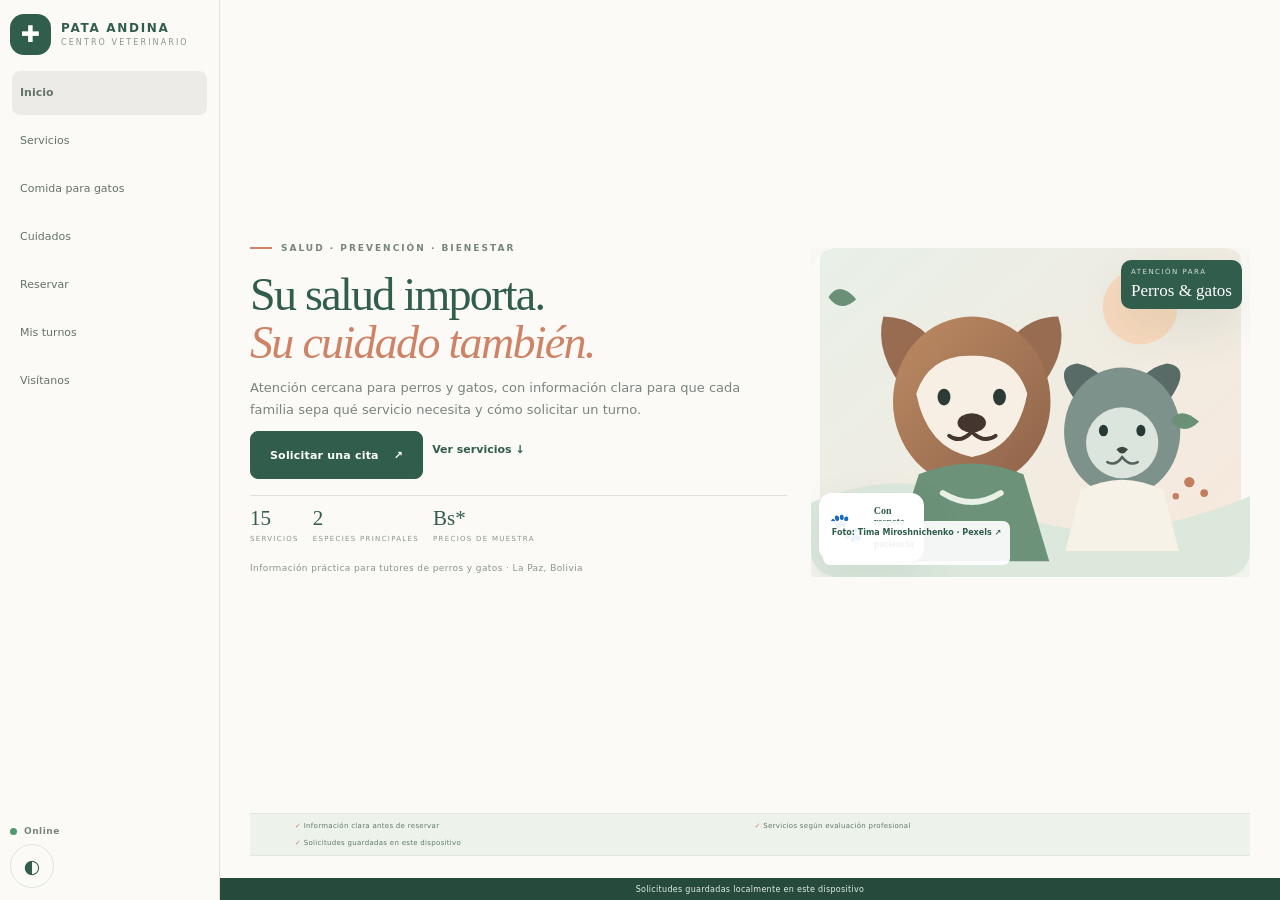
==== commit 25bd9a51: "Mejorar Pata Andina con fotos reales y turnos temporizados" ====
--- a/pwa.html
+++ b/pwa.html
@@ -14,16 +14,16 @@
 <nav aria-label="Navegación móvil" class="mobile-nav" id="mobileNav"><a data-layer-link="true" href="#inicio">Inicio</a><a data-layer-link="true" href="#servicios">Servicios</a><a data-layer-link="true" href="#alimentacion-gatos">Comida para gatos</a><a data-layer-link="true" href="#cuidados">Cuidados</a><a data-layer-link="true" href="#reservar">Reservar</a><a data-layer-link="true" href="#mis-turnos">Mis turnos</a><a data-layer-link="true" href="#visita">Visítanos</a></nav>
 <main class="app-views">
 <section aria-hidden="false" class="app-view active" data-view-name="inicio" id="view-inicio"><section class="hero section-shell" id="inicio"><div class="hero-copy"><p class="eyebrow"><span></span> SALUD · PREVENCIÓN · BIENESTAR</p><h1>Su salud importa.<br/><em>Su cuidado también.</em></h1><p class="hero-lead">Atención cercana para perros y gatos, con información clara para que cada familia sepa qué servicio necesita y cómo solicitar un turno.</p><div class="hero-actions"><a class="button button-primary" href="#reservar">Solicitar una cita <span>↗</span></a><a class="quiet-link" href="#servicios">Ver servicios <span>↓</span></a></div><div class="hero-metrics"><div><b>15</b><span>SERVICIOS</span></div><div><b>2</b><span>ESPECIES PRINCIPALES</span></div><div><b>Bs*</b><span>PRECIOS DE MUESTRA</span></div></div><p class="demo-note">Información práctica para tutores de perros y gatos · La Paz, Bolivia</p></div>
-<div class="hero-visual"><img alt="Perro durante una revisión veterinaria en consulta" fetchpriority="high" height="560" loading="eager" src="./imagenes/vet-portada.webp" width="680"/><div class="hero-sticker"><span>🐾</span><b>Con respeto<br/>y paciencia</b></div><div class="hero-caption"><small>ATENCIÓN PARA</small><strong>Perros &amp; gatos</strong></div></div></section><section class="trust-strip"><div class="section-shell trust-inner"><span>✓ Información clara antes de reservar</span><span>✓ Servicios según evaluación profesional</span><span>✓ Solicitudes guardadas en este dispositivo</span></div></section></section><section aria-hidden="true" class="app-view" data-view-name="servicios" id="view-servicios"><section class="services-section section-shell" id="servicios"><div class="section-heading"><div><p class="eyebrow"><span></span> CATÁLOGO DE ATENCIÓN</p><h2>Servicios para <em>cada etapa.</em></h2></div><p class="section-lead">Explora opciones preventivas, consultas y procedimientos. La indicación clínica y el presupuesto final se confirman con el profesional.</p></div>
+<div class="hero-visual"><img alt="Veterinario examinando un perro negro en clínica" fetchpriority="high" height="560" loading="eager" src="https://images.pexels.com/photos/6234618/pexels-photo-6234618.jpeg?auto=compress&cs=tinysrgb&w=1400" width="680"/><a class="hero-photo-credit" href="https://www.pexels.com/photo/a-veterinarian-sitting-beside-a-black-dog-lying-on-the-table-6234618/" target="_blank" rel="noopener noreferrer">Foto: Tima Miroshnichenko · Pexels ↗</a><div class="hero-sticker"><span>🐾</span><b>Con respeto<br/>y paciencia</b></div><div class="hero-caption"><small>ATENCIÓN PARA</small><strong>Perros &amp; gatos</strong></div></div></section><section class="trust-strip"><div class="section-shell trust-inner"><span>✓ Información clara antes de reservar</span><span>✓ Servicios según evaluación profesional</span><span>✓ Solicitudes guardadas en este dispositivo</span></div></section></section><section aria-hidden="true" class="app-view" data-view-name="servicios" id="view-servicios"><section class="services-section section-shell" id="servicios"><div class="section-heading"><div><p class="eyebrow"><span></span> CATÁLOGO DE ATENCIÓN</p><h2>Servicios para <em>cada etapa.</em></h2></div><p class="section-lead">Explora opciones preventivas, consultas y procedimientos. La indicación clínica y el presupuesto final se confirman con el profesional.</p></div>
 <div class="catalog-tools"><label class="search-box"><span aria-hidden="true">⌕</span><input aria-label="Buscar servicios" autocomplete="off" id="serviceSearch" placeholder="Buscar consulta, vacuna, limpieza..." type="search"/><kbd>/</kbd></label><div aria-label="Filtrar servicios" class="filter-tabs" role="group"><button class="filter-tab active" data-filter="todos" type="button">Todos</button><button class="filter-tab" data-filter="consulta" type="button">Consulta</button><button class="filter-tab" data-filter="prevencion" type="button">Prevención</button><button class="filter-tab" data-filter="procedimientos" type="button">Procedimientos</button><button class="filter-tab" data-filter="diagnostico" type="button">Diagnóstico</button><button class="filter-tab" data-filter="bienestar" type="button">Bienestar</button></div></div>
-<button type="button" class="view-simulation-button" id="btnSimularVista" aria-controls="serviceGrid" aria-pressed="false">Simular Vista Móvil / Escritorio</button>
+
 <div aria-live="polite" class="service-grid" id="serviceGrid"><p class="loading-card">Preparando el catálogo de servicios...</p></div><div aria-label="Páginas de servicios" class="view-pager" id="servicePager"></div><p aria-live="polite" class="catalog-status" id="catalogStatus" role="status">Cargando información del catálogo local.</p><p class="price-disclaimer">Los valores marcados con * son referencias de esta propuesta y no constituyen una cotización. Vacunas, medicamentos, estudios y procedimientos pueden variar según la especie, peso, antecedentes y evaluación profesional.</p></section></section><section aria-hidden="true" class="app-view" data-view-name="alimentos" id="view-alimentos"><section aria-labelledby="foodTitle" class="food-section section-shell" id="alimentacion-gatos">
 <div class="section-heading"><div><p class="eyebrow"><span></span> NUTRICIÓN FELINA · REFERENCIAS</p><h2 id="foodTitle">Guía de alimentación <em>felina.</em></h2></div><p class="section-lead">Una guía para entender las opciones de alimentación felina, sus usos generales y los puntos que conviene revisar antes de cambiar la dieta.</p></div>
-<div class="food-banner"><img alt="Gato atigrado descansando sobre una manta naranja" decoding="async" height="380" loading="lazy" src="./imagenes/vet-atencion-felina.webp" width="620"/><div><span>ORIENTACIÓN PARA TUTORES</span><h3>Una dieta adecuada<br/>empieza por conocerlo.</h3><p>Edad, actividad, peso, hidratación y condición de salud influyen en la elección del alimento.</p><small>Este catálogo contiene orientación general; no representa productos en inventario.</small></div></div>
+<div class="food-banner"><img alt="Veterinaria examinando un gato blanco en consulta" decoding="async" height="380" loading="lazy" src="https://images.pexels.com/photos/6816859/pexels-photo-6816859.jpeg?auto=compress&cs=tinysrgb&w=1200" width="620"/><a class="service-photo-credit food-photo-credit" href="https://www.pexels.com/photo/cat-at-the-veterinarian-6816859/" target="_blank" rel="noopener noreferrer">Foto: Gustavo Fring · Pexels ↗</a><div><span>ORIENTACIÓN PARA TUTORES</span><h3>Una dieta adecuada<br/>empieza por conocerlo.</h3><p>Edad, actividad, peso, hidratación y condición de salud influyen en la elección del alimento.</p><small>Este catálogo contiene orientación general; no representa productos en inventario.</small></div></div>
 <div aria-live="polite" class="food-grid" id="catFoodGrid"><p class="loading-card">Cargando referencias de alimentos...</p></div>
 <p aria-live="polite" class="catalog-status" id="foodCatalogStatus" role="status">Presentaciones de referencia; no representan inventario de Pata Andina Vet.</p>
 <p class="food-disclaimer">La guía no representa marcas ni existencias comerciales. Las dietas terapéuticas y los cambios de alimentación deben revisarse con un profesional, especialmente si existen síntomas o enfermedades.</p>
-</section></section><section aria-hidden="true" class="app-view" data-view-name="cuidados" id="view-cuidados"><section class="care-section" id="cuidados"><div class="section-shell care-layout"><div><p class="eyebrow eyebrow-light"><span></span> CUIDADO CON CRITERIO</p><h2>Primero escuchamos.<br/><em>Después evaluamos.</em></h2><p>Una web puede ayudarte a organizar una visita, pero no puede diagnosticar ni indicar medicamentos. El plan adecuado se define con una evaluación veterinaria presencial.</p><a class="care-link" href="#reservar">Coordinar una evaluación ↗</a></div><div class="care-points"><article><span>01</span><div><b>Prevención individual</b><p>Vacunas y desparasitación se revisan según edad, especie, peso e historial.</p></div></article><article><span>02</span><div><b>Decisiones informadas</b><p>Antes de procedimientos se explican requisitos, riesgos, presupuesto y cuidados posteriores.</p></div></article><article><span>03</span><div><b>Atención responsable</b><p>Los medicamentos y tratamientos los indica el profesional veterinario.</p></div></article></div></div><div class="care-gallery" aria-label="Imágenes de atención veterinaria"><article><img src="./imagenes/vet-consulta.webp" alt="Consulta veterinaria" loading="lazy"><b>Consulta</b><span>Revisión y orientación</span></article><article><img src="./imagenes/vet-atencion-felina.webp" alt="Gato atigrado descansando, referencia de bienestar felino" loading="lazy"><b>Atención felina</b><span>Manejo con calma</span></article><article><img src="./imagenes/vet-diagnostico.webp" alt="Evaluación veterinaria" loading="lazy"><b>Evaluación</b><span>Según cada paciente</span></article></div></section></section><section aria-hidden="true" class="app-view" data-view-name="reservar" id="view-reservar"><section class="booking-section section-shell" id="reservar"><div class="section-heading"><div><p class="eyebrow"><span></span> AGENDA DE DEMOSTRACIÓN</p><h2>Solicita tu <em>turno.</em></h2></div><p class="section-lead">Completa los datos básicos de tu mascota. La solicitud se guarda localmente y no se envía a una clínica real.</p></div>
+</section></section><section aria-hidden="true" class="app-view" data-view-name="cuidados" id="view-cuidados"><section class="care-section" id="cuidados"><div class="section-shell care-layout"><div><p class="eyebrow eyebrow-light"><span></span> CUIDADO CON CRITERIO</p><h2>Primero escuchamos.<br/><em>Después evaluamos.</em></h2><p>Una web puede ayudarte a organizar una visita, pero no puede diagnosticar ni indicar medicamentos. El plan adecuado se define con una evaluación veterinaria presencial.</p><a class="care-link" href="#reservar">Coordinar una evaluación ↗</a></div><div class="care-points"><article><span>01</span><div><b>Prevención individual</b><p>Vacunas y desparasitación se revisan según edad, especie, peso e historial.</p></div></article><article><span>02</span><div><b>Decisiones informadas</b><p>Antes de procedimientos se explican requisitos, riesgos, presupuesto y cuidados posteriores.</p></div></article><article><span>03</span><div><b>Atención responsable</b><p>Los medicamentos y tratamientos los indica el profesional veterinario.</p></div></article></div></div><div class="care-gallery" aria-label="Imágenes de atención veterinaria"><article><img src="https://images.pexels.com/photos/6234618/pexels-photo-6234618.jpeg?auto=compress&cs=tinysrgb&w=1400" alt="Veterinario examinando a un perro" loading="lazy"><b>Consulta</b><span>Revisión y orientación</span><a class="service-photo-credit" href="https://www.pexels.com/photo/a-veterinarian-sitting-beside-a-black-dog-lying-on-the-table-6234618/" target="_blank" rel="noopener noreferrer">Foto: Tima Miroshnichenko · Pexels ↗</a></article><article><img src="https://images.pexels.com/photos/6816859/pexels-photo-6816859.jpeg?auto=compress&cs=tinysrgb&w=1200" alt="Veterinaria examinando un gato" loading="lazy"><b>Atención felina</b><span>Manejo con calma</span><a class="service-photo-credit" href="https://www.pexels.com/photo/cat-at-the-veterinarian-6816859/" target="_blank" rel="noopener noreferrer">Foto: Gustavo Fring · Pexels ↗</a></article><article><img src="https://images.pexels.com/photos/6235232/pexels-photo-6235232.jpeg?auto=compress&cs=tinysrgb&w=1200" alt="Veterinario utilizando equipo de diagnóstico" loading="lazy"><b>Evaluación</b><span>Según cada paciente</span><a class="service-photo-credit" href="https://www.pexels.com/photo/a-vet-using-medical-equipment-in-treating-a-sick-dog-6235232/" target="_blank" rel="noopener noreferrer">Foto: Tima Miroshnichenko · Pexels ↗</a></article></div></section></section><section aria-hidden="true" class="app-view" data-view-name="reservar" id="view-reservar"><section class="booking-section section-shell" id="reservar"><div class="section-heading"><div><p class="eyebrow"><span></span> AGENDA DE ATENCIÓN</p><h2>Solicita tu <em>turno.</em></h2></div><p class="section-lead">Completa los datos básicos de tu mascota. La solicitud se guarda localmente y no se envía a una clínica real.</p></div>
 <div class="booking-layout"><form class="booking-card" id="bookingForm" novalidate=""><div class="form-top"><b>DATOS PARA LA SOLICITUD</b><span>01 — 05</span></div><div class="form-grid">
 <label class="field full"><span>Nombre del tutor</span><input autocomplete="name" id="ownerName" maxlength="60" minlength="2" name="ownerName" placeholder="Ej. Camila Rojas" required="" type="text"/><small class="field-error" id="ownerNameError"></small></label>
 <label class="field"><span>Celular (Bolivia)</span><input autocomplete="tel" id="ownerPhone" inputmode="numeric" maxlength="8" name="ownerPhone" placeholder="71234567" required="" type="tel"/><small class="field-error" id="ownerPhoneError"></small></label>
@@ -37,5 +37,5 @@
 </div><label class="consent"><input id="localConsent" required="" type="checkbox"/><span>Entiendo que esta es una demostración académica y que la solicitud queda guardada solo en este navegador.</span></label><small class="field-error" id="consentError"></small>
 <button class="button button-primary submit-button" type="submit">Revisar solicitud <span>↗</span></button><p class="local-note">La información queda guardada solo en este navegador. No se envía a una clínica ni confirma una cita.</p></form>
 <aside class="booking-summary"><div class="summary-top"><span>RESUMEN DE LA SOLICITUD</span><i>LOCAL</i></div><div class="summary-pet"><span class="pet-avatar">🐾</span><div><b id="summaryPet">Tu mascota</b><small id="summarySpecies">Especie por seleccionar</small></div></div><div class="summary-lines"><div><span>Servicio</span><b id="summaryService">Elige una opción</b></div><div><span>Duración estimada</span><b id="summaryDuration">—</b></div><div><span>Precio de muestra</span><b id="summaryPrice">Consultar</b></div><div><span>Fecha y hora</span><b id="summaryDate">Por definir</b></div></div><p class="summary-note">La hora es una preferencia de agenda; el turno queda como solicitud local hasta que exista confirmación del establecimiento.</p><a class="summary-link" href="#mis-turnos">Ver mis solicitudes ↓</a></aside></div></section></section><section aria-hidden="true" class="app-view" data-view-name="turnos" id="view-turnos"><section class="appointments-section section-shell" id="mis-turnos"><div class="section-heading"><div><p class="eyebrow"><span></span> HISTORIAL EN ESTE DISPOSITIVO</p><h2>Mis <em>solicitudes.</em></h2></div><span class="count-pill" id="appointmentCount">0 SOLICITUDES</span></div><div aria-live="polite" class="appointment-list" id="appointmentList"><p class="empty-appointments">Todavía no hay solicitudes guardadas.</p></div></section></section><section aria-hidden="true" class="app-view" data-view-name="visita" id="view-visita"><div class="visit-card" id="visita"><div class="visit-icon">⌂</div><div><p class="eyebrow"><span></span> ANTES DE TU VISITA</p><h2>Ven preparado, <em>sin apuros.</em></h2><p>Si tienes carnet de vacunación, análisis previos o indicaciones anteriores, llévalos. Para gatos, usa un transportador seguro. Si tu mascota presenta una urgencia, no esperes una respuesta de este formulario: comunícate directamente con un centro veterinario habilitado.</p></div><div class="visit-actions"><a class="button button-outline" href="#reservar">Solicitar turno</a><span>El horario de esta demo es editable.</span></div></div><section class="visit-prep section-shell" aria-labelledby="prepTitle"><div class="prep-heading"><p class="eyebrow"><span></span> PREPARA LA CONSULTA</p><h2 id="prepTitle">Pequeños datos que ayudan <em>mucho.</em></h2><p>Compartir antecedentes claros facilita la valoración de tu mascota.</p></div><div class="prep-grid"><article><span>01</span><b>Historial y vacunas</b><p>Lleva el carnet, recetas anteriores o resultados de análisis si los tienes.</p></article><article><span>02</span><b>Qué has observado</b><p>Anota cuándo comenzaron los síntomas, cambios de apetito y comportamiento.</p></article><article><span>03</span><b>Medicamentos actuales</b><p>Indica qué productos recibe, su frecuencia y cuándo fue la última dosis.</p></article><article><span>04</span><b>Traslado seguro</b><p>Para gatos, utiliza un transportador firme. Para perros, usa correa adecuada.</p></article></div></section><section class="faq-section section-shell" aria-labelledby="faqTitle"><div class="section-heading"><div><p class="eyebrow"><span></span> PREGUNTAS FRECUENTES</p><h2 id="faqTitle">Antes de solicitar <em>una visita.</em></h2></div><p class="section-lead">Respuestas breves para organizar mejor la atención de tu mascota.</p></div><div class="faq-grid"><details><summary>¿La solicitud confirma una cita?</summary><p>No. En esta versión queda guardada en el navegador. La disponibilidad y el horario deben confirmarse directamente con el establecimiento.</p></details><details><summary>¿Qué debo llevar a consulta?</summary><p>El carnet de vacunación, recetas, análisis y cualquier información previa que ayude a conocer su historial.</p></details><details><summary>¿Cómo traslado a mi gato?</summary><p>Utiliza un transportador seguro, ventilado y adecuado a su tamaño. Evita trasladarlo suelto en brazos o dentro de un vehículo.</p></details><details><summary>¿Puedo cambiar su alimento de un día para otro?</summary><p>Conviene revisar la transición con un profesional. Si presenta vómitos, diarrea o deja de comer, solicita orientación veterinaria.</p></details><details><summary>¿Esta página atiende urgencias?</summary><p>No. Si tu mascota presenta dificultad para respirar, convulsiones, sangrado importante o un deterioro repentino, acude directamente a un servicio veterinario de urgencia.</p></details><details><summary>¿Los precios son definitivos?</summary><p>No. Los valores con asterisco son referencias de esta propuesta. El costo real se determina según la evaluación y los insumos requeridos.</p></details></div></section><section class="emergency-section"><div class="section-shell emergency-inner"><div class="emergency-mark">!</div><div><p class="eyebrow eyebrow-light">IMPORTANTE</p><h2>¿Es una urgencia?</h2><p>Este formulario no recibe urgencias ni funciona como servicio 24 horas. Contacta directamente a un hospital o clínica veterinaria habilitada y sigue sus indicaciones.</p></div><a class="button button-light" href="#servicios">Volver al catálogo</a></div></section><footer class="site-footer legacy-site-footer"><div class="section-shell footer-inner"><a class="brand footer-brand" href="#inicio"><span class="brand-mark">✚</span><span class="brand-name"><b>PATA ANDINA</b><small>CENTRO VETERINARIO</small></span></a><p>Información de atención y solicitudes de visita para tutores de perros y gatos.</p><span>La Paz · Bolivia · <span id="yearNow"></span></span></div><div class="section-shell footer-legal"><p>No constituye asesoramiento veterinario, receta, diagnóstico ni constancia de habilitación sanitaria. Los servicios se prestan solo con personal y establecimiento habilitados.</p></div></footer></section></main>
-<div class="app-status-bar" id="appStatusBar">Solicitudes guardadas localmente en este dispositivo</div><div aria-hidden="true" aria-labelledby="modalTitle" aria-modal="true" class="modal" id="bookingModal" role="dialog"><div class="modal-card"><button aria-label="Cerrar" class="modal-close" id="modalClose" type="button">×</button><p class="eyebrow"><span></span> CONFIRMA LOS DATOS</p><h2 id="modalTitle">Revisar solicitud</h2><div class="modal-summary" id="modalSummary"></div><p class="modal-disclaimer">La solicitud se guarda en este navegador. Para una cita real, la clínica debe revisar y confirmar la disponibilidad por un canal de contacto habilitado.</p><div class="modal-actions"><button class="button button-outline" id="cancelModal" type="button">Volver</button><button class="button button-primary" id="confirmBooking" type="button">Guardar solicitud</button></div></div></div><div aria-live="polite" class="toast" id="toast" role="status"></div><script>document.getElementById('yearNow').textContent=new Date().getFullYear();</script>
+<div class="app-status-bar" id="appStatusBar">Solicitudes guardadas localmente en este dispositivo</div><div aria-hidden="true" aria-labelledby="modalTitle" aria-modal="true" class="modal" id="bookingModal" role="dialog"><div class="modal-card"><button aria-label="Cerrar" class="modal-close" id="modalClose" type="button">×</button><p class="eyebrow"><span></span> CONFIRMA LOS DATOS</p><h2 id="modalTitle">Revisar solicitud</h2><div class="modal-summary" id="modalSummary"></div><div class="modal-countdown"><span>Tiempo para confirmar</span><strong id="bookingCountdown">01:00</strong></div><p class="modal-disclaimer">La solicitud se guarda en este navegador. Para una cita real, la clínica debe revisar y confirmar la disponibilidad por un canal de contacto habilitado.</p><div class="modal-actions"><button class="button button-outline" id="cancelModal" type="button">Volver</button><button class="button button-primary" id="confirmBooking" type="button">Confirmar solicitud</button></div></div></div><div aria-live="polite" class="toast" id="toast" role="status"></div><script>document.getElementById('yearNow').textContent=new Date().getFullYear();</script>
 </body></html>
--- a/pwa.css
+++ b/pwa.css
@@ -419,28 +419,6 @@
   font-size: 10px;
   overflow-wrap: anywhere;
 }
-.view-simulation-button {
-  display: inline-flex;
-  align-items: center;
-  justify-content: center;
-  max-width: 100%;
-  min-height: 44px;
-  margin: 0 0 14px;
-  padding: 9px 14px;
-  border: 1px solid var(--line);
-  border-radius: 8px;
-  background: var(--paper);
-  color: var(--ink);
-  font-size: 11px;
-  font-weight: 700;
-  line-height: 1.25;
-  cursor: pointer;
-}
-.view-simulation-button:focus-visible {
-  outline: 3px solid currentColor;
-  outline-offset: 2px;
-}
-.view-simulation-button[aria-pressed="true"] { border-color: currentColor; }
 .service-grid {
   display: grid;
   grid-template-columns: minmax(0, 1fr);
@@ -468,16 +446,6 @@
     gap: 14px;
   }
 }
-.service-grid.sim-movil {
-  grid-template-columns: minmax(0, 1fr) !important;
-  max-width: 380px;
-  margin-inline: auto;
-}
-.service-grid.sim-movil > .service-card {
-  grid-column: auto !important;
-  grid-row: auto !important;
-}
-
 /* Horizontal en celular y escritorio: panel lateral izquierdo con scroll propio. */
 @media (orientation: landscape), (min-width: 1024px) {
   body {
@@ -582,3 +550,14 @@
     height: 22px;
   }
 }
+
+/* Fotografías reales enlazadas a sus autores y confirmación temporal de citas. */
+.hero-photo-credit{position:absolute;z-index:2;left:12px;bottom:12px;padding:7px 9px;border-radius:7px;background:rgba(255,255,255,.9);color:#234536;font-size:8px;font-weight:750;text-decoration:none}
+.service-photo-credit{display:inline-flex;margin:6px 0;color:#55715e;font-size:8px;text-decoration:underline;text-underline-offset:2px}
+.modal-countdown{display:flex;align-items:center;justify-content:space-between;gap:12px;margin:13px 0 9px;padding:10px 12px;border-radius:8px;background:#eef3ed;color:#315d4d}
+.modal-countdown span{font-size:9px;font-weight:800;letter-spacing:.5px}
+.modal-countdown strong{font:28px Georgia,serif;font-variant-numeric:tabular-nums}
+
+.hero-photo-credit{position:absolute;z-index:3;left:12px;bottom:12px;padding:7px 9px;border-radius:7px;background:rgba(255,255,255,.92);color:#315d4d;font-size:8px;font-weight:750}
+.food-photo-credit{position:absolute;left:10px;top:10px;padding:6px 8px;border-radius:6px;background:rgba(255,255,255,.9)}
+.care-gallery .service-photo-credit{display:inline-flex;margin:4px 10px 10px;font-size:8px;color:#587462;text-decoration:underline}
